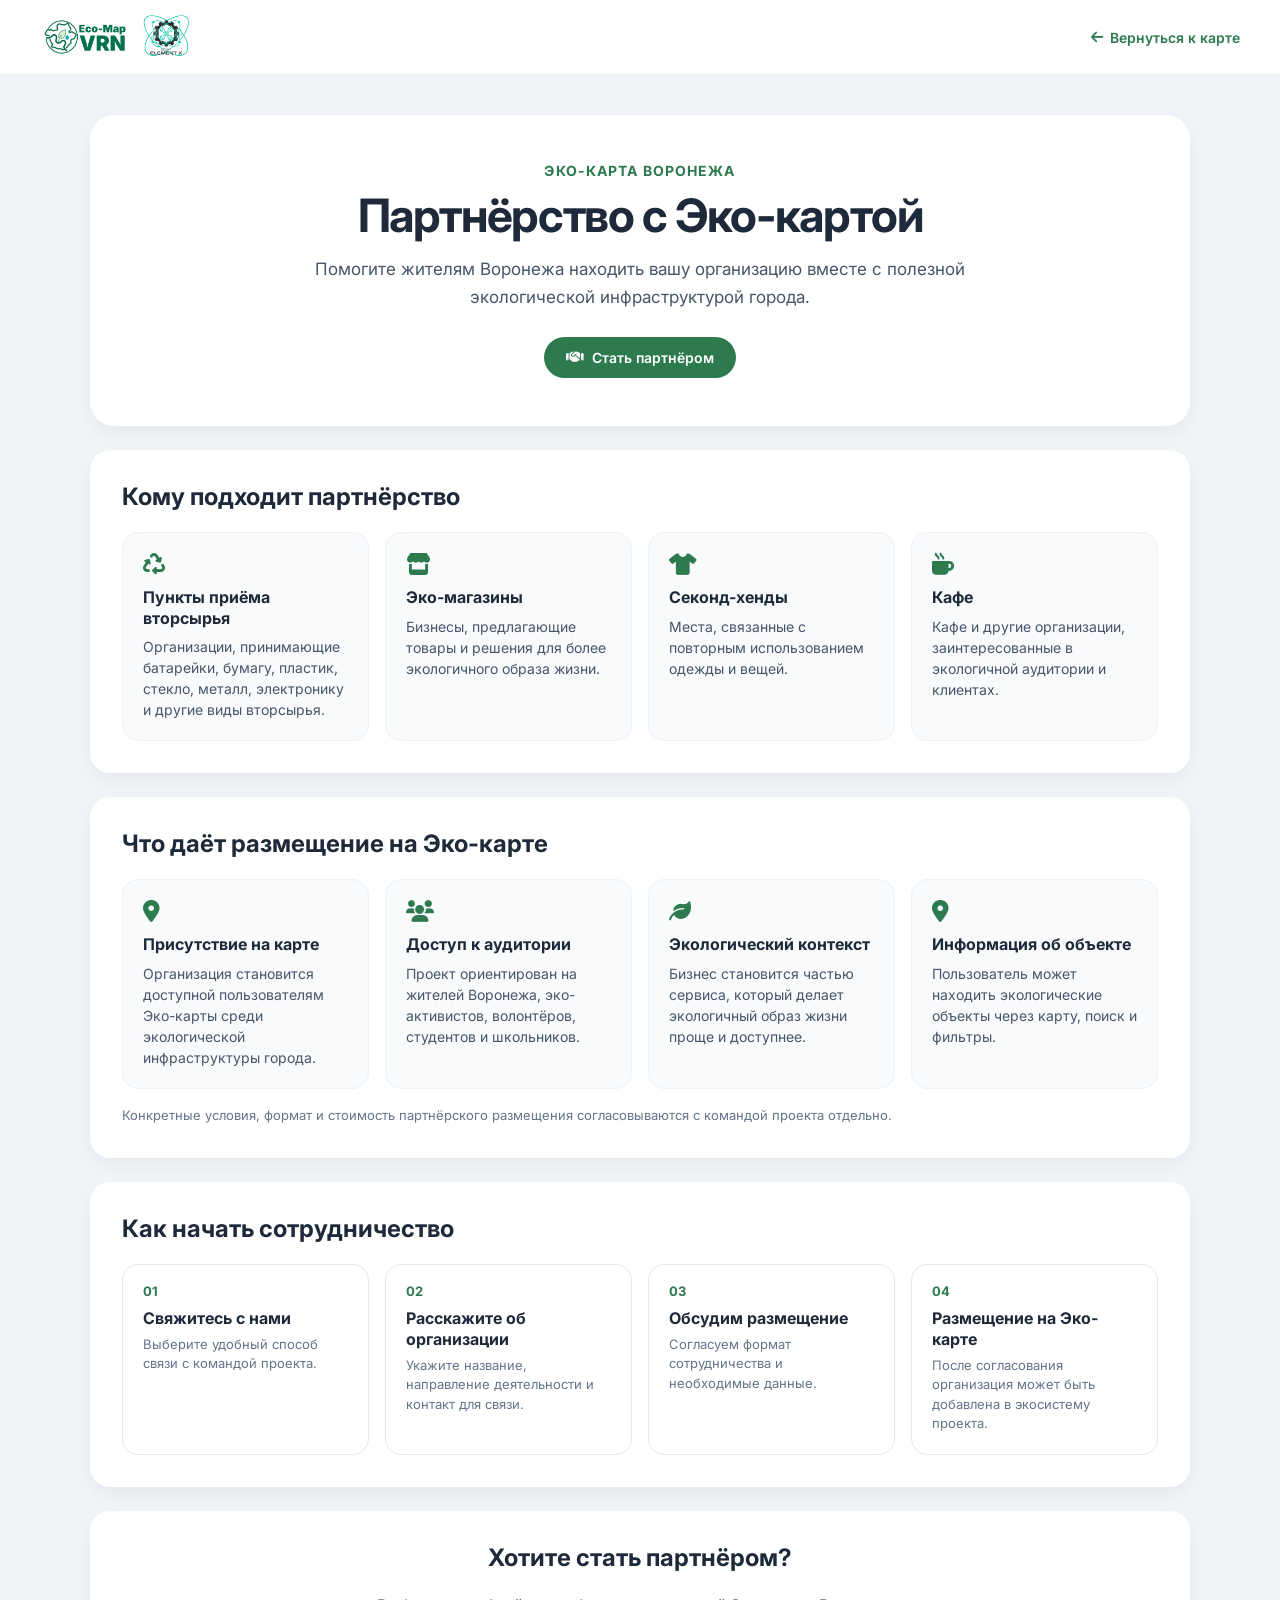
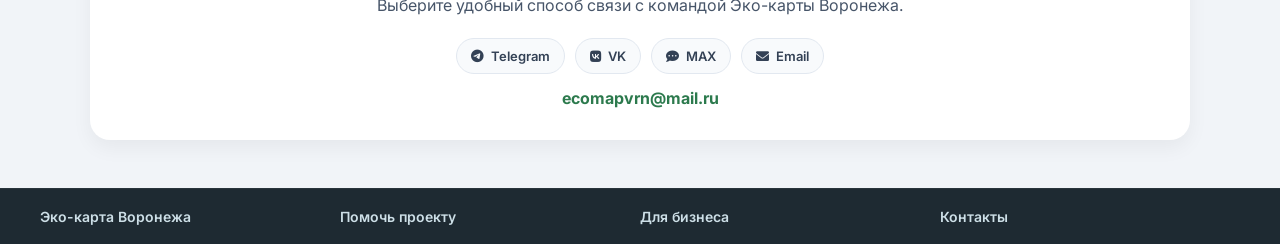
==== business.html @ e606a566 "BUSSINES.html" ====
<!DOCTYPE html>
<html lang="ru">
<head>
    <meta charset="UTF-8">
    <meta name="viewport" content="width=device-width, initial-scale=1.0">
    <meta name="description" content="Партнёрство с Эко-картой Воронежа для бизнеса">
    <title>Для бизнеса — Эко-карта Воронежа</title>

    <link href="https://fonts.googleapis.com/css2?family=Inter:opsz,wght@14..32,300;400;500;600;700&display=swap" rel="stylesheet">
    <link rel="stylesheet" href="https://cdnjs.cloudflare.com/ajax/libs/font-awesome/6.0.0-beta3/css/all.min.css">
    <link rel="stylesheet" href="./style.css">

    <link rel="icon" type="image/png" href="favicon-96x96.png" sizes="96x96" />
    <link rel="icon" type="image/svg+xml" href="favicon.svg" />
    <link rel="shortcut icon" href="favicon.ico" />
    <link rel="apple-touch-icon" sizes="180x180" href="apple-touch-icon.png" />
    <link rel="manifest" href="site.webmanifest" />

    <style>
        /* =========================================================
           BUSINESS.HTML — САМОСТОЯТЕЛЬНАЯ СТИЛИЗАЦИЯ
           Страница не зависит от того, применился ли внешний style.css.
           ========================================================= */

        html {
            scroll-behavior: smooth;
        }

        body.business-body {
            margin: 0;
            min-height: 100vh;
            overflow-x: hidden;
            overflow-y: auto;
            font-family: 'Inter', sans-serif;
            background: #F1F4F8;
            color: #1e2a3a;
        }

        .business-page {
            min-height: 100vh;
            display: flex;
            flex-direction: column;
        }

        /* =========================
           ШАПКА
           ========================= */

        .business-header {
            width: 100%;
            flex-shrink: 0;
            background: #FFFFFF;
            border-bottom: 1px solid rgba(0, 0, 0, 0.05);
            box-shadow: 0 1px 3px rgba(15, 23, 42, 0.04);
        }

        .business-header-inner {
            width: min(1200px, calc(100% - 48px));
            min-height: 74px;
            margin: 0 auto;
            display: flex;
            align-items: center;
            justify-content: space-between;
            gap: 20px;
        }

        .business-brand {
            display: flex;
            align-items: center;
            gap: 10px;
            min-width: 0;
            text-decoration: none;
        }

        .business-brand img {
            display: block;
            width: auto;
            object-fit: contain;
        }

        .business-brand img:first-child {
            height: 50px;
        }

        .business-brand img:last-child {
            height: 50px;
        }

        .business-back {
            flex-shrink: 0;
            display: inline-flex;
            align-items: center;
            gap: 7px;
            color: #2c7a4d;
            text-decoration: none;
            font-size: 14px;
            font-weight: 600;
            transition: color 0.2s ease, transform 0.2s ease;
        }

        .business-back:hover {
            color: #1f5a38;
            transform: translateX(-2px);
        }

        /* =========================
           ОСНОВНОЙ КОНТЕНТ
           ========================= */

        .business-main {
            width: min(1100px, calc(100% - 32px));
            margin: 0 auto;
            padding: 40px 0 48px;
            flex: 1;
        }

        .business-hero,
        .business-section {
            background: #FFFFFF;
            box-shadow: 0 8px 20px rgba(0, 0, 0, 0.05);
        }

        .business-hero {
            padding: 48px;
            border-radius: 24px;
            text-align: center;
        }

        .business-kicker {
            margin-bottom: 10px;
            color: #2c7a4d;
            font-size: 14px;
            line-height: 1.2;
            font-weight: 700;
            text-transform: uppercase;
            letter-spacing: 0.08em;
        }

        .business-hero h1 {
            margin: 0 0 16px;
            color: #1e2a3a;
            font-size: clamp(30px, 5vw, 46px);
            line-height: 1.1;
            font-weight: 700;
            letter-spacing: -0.03em;
        }

        .business-hero p {
            max-width: 720px;
            margin: 0 auto;
            color: #475569;
            font-size: 17px;
            line-height: 1.6;
        }

        .business-cta {
            display: inline-flex;
            align-items: center;
            justify-content: center;
            gap: 8px;
            margin-top: 26px;
            padding: 12px 22px;
            border-radius: 999px;
            background: #2c7a4d;
            color: #FFFFFF;
            font-size: 14px;
            font-weight: 600;
            text-decoration: none;
            transition: background-color 0.25s ease, transform 0.25s ease, box-shadow 0.25s ease;
        }

        .business-cta:hover {
            background: #1f5a38;
            color: #FFFFFF;
            transform: translateY(-1px);
            box-shadow: 0 4px 14px rgba(15, 23, 42, 0.07);
        }

        .business-section {
            margin-top: 24px;
            padding: 32px;
            border-radius: 20px;
        }

        .business-section h2 {
            margin: 0 0 20px;
            color: #1e2a3a;
            font-size: 24px;
            line-height: 1.25;
            font-weight: 700;
        }

        /* =========================
           КАРТОЧКИ
           ========================= */

        .business-grid {
            display: grid;
            grid-template-columns: repeat(4, minmax(0, 1fr));
            gap: 16px;
        }

        .business-card {
            background: #f8fafc;
            border: 1px solid #edf2f7;
            border-radius: 16px;
            padding: 20px;
            transition: transform 0.25s ease, box-shadow 0.25s ease;
        }

        .business-card:hover {
            transform: translateY(-2px);
            box-shadow: 0 4px 14px rgba(15, 23, 42, 0.07);
        }

        .business-card i {
            display: block;
            margin-bottom: 12px;
            color: #2c7a4d;
            font-size: 22px;
        }

        .business-card h3 {
            margin: 0 0 8px;
            color: #1e2a3a;
            font-size: 16px;
            line-height: 1.3;
        }

        .business-card p {
            margin: 0;
            color: #475569;
            font-size: 14px;
            line-height: 1.5;
        }

        /* =========================
           ШАГИ
           ========================= */

        .business-steps {
            display: grid;
            grid-template-columns: repeat(4, minmax(0, 1fr));
            gap: 16px;
        }

        .business-step {
            position: relative;
            padding: 20px;
            background: #FFFFFF;
            border: 1px solid #e2e8f0;
            border-radius: 16px;
            transition: transform 0.25s ease, box-shadow 0.25s ease;
        }

        .business-step:hover {
            transform: translateY(-2px);
            box-shadow: 0 4px 14px rgba(15, 23, 42, 0.07);
        }

        .business-step-number {
            margin-bottom: 10px;
            color: #2c7a4d;
            font-size: 13px;
            line-height: 1;
            font-weight: 700;
        }

        .business-step h3 {
            margin: 0 0 6px;
            color: #1e2a3a;
            font-size: 16px;
            line-height: 1.3;
        }

        .business-step p {
            margin: 0;
            color: #64748b;
            font-size: 13px;
            line-height: 1.5;
        }

        .business-note {
            margin: 16px 0 0;
            color: #64748b;
            font-size: 13px;
            line-height: 1.6;
        }

        /* =========================
           КОНТАКТЫ
           ========================= */

        .business-contact {
            text-align: center;
        }

        .business-contact p {
            margin: 0;
            color: #475569;
            line-height: 1.6;
        }

        .business-contact-links {
            display: flex;
            justify-content: center;
            align-items: center;
            flex-wrap: wrap;
            gap: 10px;
            margin-top: 20px;
        }

        .business-contact-link {
            display: inline-flex;
            align-items: center;
            justify-content: center;
            gap: 7px;
            padding: 9px 14px;
            border-radius: 30px;
            border: 1px solid #e2e8f0;
            background: #f8fafc;
            color: #334155;
            text-decoration: none;
            font-size: 13px;
            font-weight: 600;
            transition: background-color 0.2s ease, border-color 0.2s ease, transform 0.2s ease;
        }

        .business-contact-link:hover {
            background: #eef4f0;
            border-color: #cbded3;
            color: #334155;
            transform: translateY(-1px);
        }

        .business-email {
            display: inline-block;
            margin-top: 14px;
            color: #2c7a4d;
            font-weight: 700;
            text-decoration: none;
        }

        .business-email:hover {
            color: #1f5a38;
        }

        /* =========================================================
           FOOTER — ТОЛЬКО ДЛЯ BUSINESS.HTML
           ========================================================= */

        .business-footer {
            width: 100%;
            height: 56px;
            max-height: 56px;
            margin-top: auto;
            overflow: hidden;
            position: relative;
            z-index: 100;
            flex-shrink: 0;
            background: #1e2a32;
            color: #cddfe7;
            border-top: 1px solid rgba(255, 255, 255, 0.05);
            cursor: pointer;
            transition:
                height 0.45s cubic-bezier(0.22, 1, 0.36, 1),
                max-height 0.45s cubic-bezier(0.22, 1, 0.36, 1),
                box-shadow 0.45s ease;
        }

        .business-footer.is-open,
        .business-footer:hover,
        .business-footer:focus-within {
            height: 400px;
            max-height: 400px;
            box-shadow: 0 -8px 30px rgba(0, 0, 0, 0.08);
        }

        .business-footer .footer-collapsed {
            width: min(1200px, calc(100% - 64px));
            height: 56px;
            margin: 0 auto;
            padding: 0;
            display: grid;
            grid-template-columns: repeat(4, minmax(0, 1fr));
            align-items: center;
            justify-content: initial;
            font-weight: 600;
            transition: opacity 0.2s ease;
        }

        .business-footer .footer-col-preview {
            min-width: 0;
            text-align: left;
            padding-left: 0;
            color: #cddfe7;
            font-size: 14px;
            line-height: 1.2;
            white-space: nowrap;
        }

        .business-footer.is-open .footer-collapsed,
        .business-footer:hover .footer-collapsed,
        .business-footer:focus-within .footer-collapsed {
            opacity: 0;
            pointer-events: none;
        }

        .business-footer .footer-expanded {
            width: 100%;
            height: calc(400px - 56px);
            padding: 24px 0 16px;
            margin: 0;
            box-sizing: border-box;
            opacity: 0;
            visibility: hidden;
            pointer-events: none;
            transform: translateY(10px);
            transition:
                opacity 0.25s ease,
                transform 0.35s cubic-bezier(0.22, 1, 0.36, 1),
                visibility 0s linear 0.3s;
        }

        .business-footer.is-open .footer-expanded,
        .business-footer:hover .footer-expanded,
        .business-footer:focus-within .footer-expanded {
            opacity: 1;
            visibility: visible;
            pointer-events: auto;
            transform: translateY(0);
            transition:
                opacity 0.3s ease 0.08s,
                transform 0.35s cubic-bezier(0.22, 1, 0.36, 1) 0.08s,
                visibility 0s linear 0s;
        }

        .business-footer .footer-inner {
            width: min(1200px, calc(100% - 64px));
            max-width: none;
            height: 100%;
            margin: 0 auto;
            display: flex;
            flex-direction: column;
        }

        .business-footer .footer-columns {
            width: 100%;
            display: grid;
            grid-template-columns: repeat(4, minmax(0, 1fr));
            gap: 0;
            align-items: start;
        }

        .business-footer .footer-col {
            min-width: 0;
            flex: none;
            padding: 0 16px;
        }

        .business-footer .footer-col:first-child {
            padding-left: 0;
        }

        .business-footer .footer-col:last-child {
            padding-right: 0;
        }

        .business-footer .footer-col h4 {
            margin: 0 0 14px;
            color: #FFFFFF;
            font-size: 18px;
            line-height: 1.25;
            font-weight: 700;
        }

        .business-footer .footer-col p {
            margin: 0 0 10px;
            display: flex;
            align-items: flex-start;
            gap: 8px;
            color: #cddfe7;
            font-size: 13px;
            line-height: 1.4;
        }

        .business-footer .foot-social {
            color: #cddfe7;
            text-decoration: none;
        }

        .business-footer .foot-social:hover {
            color: #FFFFFF;
        }

        .business-footer .footer-btn {
            display: inline-flex;
            align-items: center;
            justify-content: center;
            margin-top: 2px;
            padding: 8px 16px;
            border: 0;
            border-radius: 999px;
            background: #2c7a4d;
            color: #FFFFFF;
            font-size: 13px;
            font-weight: 500;
            text-decoration: none;
            transition: background-color 0.25s ease, transform 0.25s ease, box-shadow 0.25s ease;
        }

        .business-footer .footer-btn:hover {
            background: #3f9e64;
            color: #FFFFFF;
            transform: translateY(-1px);
            box-shadow: 0 4px 14px rgba(15, 23, 42, 0.07);
        }

        .business-footer .footer-bottom {
            margin-top: auto;
            padding-top: 14px;
            border-top: 1px solid rgba(255, 255, 255, 0.1);
            text-align: center;
            color: #94a3b8;
            font-size: 12px;
            line-height: 1.3;
        }

        /* =========================
           АДАПТИВНОСТЬ
           ========================= */

        @media (max-width: 900px) {
            .business-grid,
            .business-steps {
                grid-template-columns: repeat(2, minmax(0, 1fr));
            }

            .business-hero {
                padding: 36px 28px;
            }
        }

        @media (max-width: 768px) {
            .business-header-inner {
                width: min(100%, calc(100% - 24px));
                min-height: 60px;
            }

            .business-brand img:first-child,
            .business-brand img:last-child {
                height: 38px;
            }

            .business-back {
                font-size: 12px;
            }

            .business-footer.is-open,
            .business-footer:hover,
            .business-footer:focus-within {
                height: 460px;
                max-height: 460px;
            }

            .business-footer .footer-collapsed {
                width: 100%;
                padding: 0 8px;
            }

            .business-footer .footer-col-preview {
                font-size: 12px;
            }

            .business-footer .footer-expanded {
                height: calc(460px - 56px);
            }

            .business-footer .footer-inner {
                width: calc(100% - 32px);
            }

            .business-footer .footer-columns {
                grid-template-columns: repeat(2, minmax(0, 1fr));
                gap: 18px 0;
            }
        }

        @media (max-width: 600px) {
            .business-main {
                width: calc(100% - 16px);
                padding: 24px 0 40px;
            }

            .business-hero,
            .business-section {
                padding: 24px 18px;
                border-radius: 16px;
            }

            .business-grid,
            .business-steps {
                grid-template-columns: 1fr;
            }

            .business-hero p {
                font-size: 15px;
            }

            .business-contact-links {
                flex-direction: column;
                align-items: stretch;
            }

            .business-contact-link {
                justify-content: center;
            }

            .business-footer.is-open,
            .business-footer:hover,
            .business-footer:focus-within {
                height: 560px;
                max-height: 560px;
            }

            .business-footer .footer-expanded {
                height: calc(560px - 56px);
            }

            .business-footer .footer-columns {
                grid-template-columns: 1fr;
                gap: 14px;
            }

            .business-footer .footer-col {
                padding: 0;
            }

            .business-footer .footer-col h4 {
                font-size: 15px;
                margin-bottom: 7px;
            }

            .business-footer .footer-col p {
                font-size: 12px;
                margin-bottom: 6px;
            }
        }

        @media (max-width: 480px) {
            .business-header-inner {
                width: calc(100% - 16px);
            }

            .business-brand {
                gap: 6px;
            }

            .business-brand img:first-child,
            .business-brand img:last-child {
                height: 30px;
            }

            .business-back {
                font-size: 11px;
            }

            .business-footer .footer-collapsed {
                grid-template-columns: repeat(4, minmax(0, 1fr));
                padding: 0 3px;
            }

            .business-footer .footer-col-preview {
                font-size: 10px;
            }
        }
    </style>
</head>

<body class="business-body">
    <div class="business-page">
        <header class="business-header">
            <div class="business-header-inner">
                <a href="index.html" class="business-brand" aria-label="Вернуться на Эко-карту">
                    <img src="logo-eco-map.png" alt="Eco-Map VRN">
                    <img src="logo-team.png" alt="Element X">
                </a>

                <a href="index.html" class="business-back">
                    <i class="fas fa-arrow-left"></i>
                    <span>Вернуться к карте</span>
                </a>
            </div>
        </header>

        <main class="business-main">
            <section class="business-hero">
                <div class="business-kicker">Эко-карта Воронежа</div>
                <h1>Партнёрство с Эко-картой</h1>
                <p>Помогите жителям Воронежа находить вашу организацию вместе с полезной экологической инфраструктурой города.</p>

                <a class="business-cta" href="#business-contact">
                    <i class="fas fa-handshake"></i>
                    <span>Стать партнёром</span>
                </a>
            </section>

            <section class="business-section">
                <h2>Кому подходит партнёрство</h2>

                <div class="business-grid">
                    <article class="business-card">
                        <i class="fas fa-recycle"></i>
                        <h3>Пункты приёма вторсырья</h3>
                        <p>Организации, принимающие батарейки, бумагу, пластик, стекло, металл, электронику и другие виды вторсырья.</p>
                    </article>

                    <article class="business-card">
                        <i class="fas fa-store"></i>
                        <h3>Эко-магазины</h3>
                        <p>Бизнесы, предлагающие товары и решения для более экологичного образа жизни.</p>
                    </article>

                    <article class="business-card">
                        <i class="fas fa-shirt"></i>
                        <h3>Секонд-хенды</h3>
                        <p>Места, связанные с повторным использованием одежды и вещей.</p>
                    </article>

                    <article class="business-card">
                        <i class="fas fa-mug-hot"></i>
                        <h3>Кафе</h3>
                        <p>Кафе и другие организации, заинтересованные в экологичной аудитории и клиентах.</p>
                    </article>
                </div>
            </section>

            <section class="business-section">
                <h2>Что даёт размещение на Эко-карте</h2>

                <div class="business-grid">
                    <article class="business-card">
                        <i class="fas fa-map-marker-alt"></i>
                        <h3>Присутствие на карте</h3>
                        <p>Организация становится доступной пользователям Эко-карты среди экологической инфраструктуры города.</p>
                    </article>

                    <article class="business-card">
                        <i class="fas fa-users"></i>
                        <h3>Доступ к аудитории</h3>
                        <p>Проект ориентирован на жителей Воронежа, эко-активистов, волонтёров, студентов и школьников.</p>
                    </article>

                    <article class="business-card">
                        <i class="fas fa-leaf"></i>
                        <h3>Экологический контекст</h3>
                        <p>Бизнес становится частью сервиса, который делает экологичный образ жизни проще и доступнее.</p>
                    </article>

                    <article class="business-card">
                        <i class="fas fa-location-dot"></i>
                        <h3>Информация об объекте</h3>
                        <p>Пользователь может находить экологические объекты через карту, поиск и фильтры.</p>
                    </article>
                </div>

                <p class="business-note">Конкретные условия, формат и стоимость партнёрского размещения согласовываются с командой проекта отдельно.</p>
            </section>

            <section class="business-section">
                <h2>Как начать сотрудничество</h2>

                <div class="business-steps">
                    <article class="business-step">
                        <div class="business-step-number">01</div>
                        <h3>Свяжитесь с нами</h3>
                        <p>Выберите удобный способ связи с командой проекта.</p>
                    </article>

                    <article class="business-step">
                        <div class="business-step-number">02</div>
                        <h3>Расскажите об организации</h3>
                        <p>Укажите название, направление деятельности и контакт для связи.</p>
                    </article>

                    <article class="business-step">
                        <div class="business-step-number">03</div>
                        <h3>Обсудим размещение</h3>
                        <p>Согласуем формат сотрудничества и необходимые данные.</p>
                    </article>

                    <article class="business-step">
                        <div class="business-step-number">04</div>
                        <h3>Размещение на Эко-карте</h3>
                        <p>После согласования организация может быть добавлена в экосистему проекта.</p>
                    </article>
                </div>
            </section>

            <section class="business-section business-contact" id="business-contact">
                <h2>Хотите стать партнёром?</h2>
                <p>Выберите удобный способ связи с командой Эко-карты Воронежа.</p>

                <div class="business-contact-links">
                    <a class="business-contact-link" href="https://t.me/ecomapvrn" target="_blank" rel="noopener noreferrer">
                        <i class="fab fa-telegram-plane"></i>
                        <span>Telegram</span>
                    </a>

                    <a class="business-contact-link" href="https://vk.ru/club240008637" target="_blank" rel="noopener noreferrer">
                        <i class="fab fa-vk"></i>
                        <span>VK</span>
                    </a>

                    <a class="business-contact-link" href="https://max.ru/join/UCx8TmDJUwpx-iC_lzVOShKo-WEkQYhOubUBl6vOK78" target="_blank" rel="noopener noreferrer">
                        <i class="fas fa-comment-dots"></i>
                        <span>MAX</span>
                    </a>

                    <a class="business-contact-link" href="mailto:ecomapvrn@mail.ru">
                        <i class="fas fa-envelope"></i>
                        <span>Email</span>
                    </a>
                </div>

                <a class="business-email" href="mailto:ecomapvrn@mail.ru">ecomapvrn@mail.ru</a>
            </section>
        </main>

        <footer class="business-footer">
            <div class="footer-collapsed">
                <div class="footer-col-preview">Эко-карта Воронежа</div>
                <div class="footer-col-preview">Помочь проекту</div>
                <div class="footer-col-preview">Для бизнеса</div>
                <div class="footer-col-preview">Контакты</div>
            </div>

            <div class="footer-expanded">
                <div class="footer-inner">
                    <div class="footer-columns">
                        <div class="footer-col">
                            <h4>Эко-карта Воронежа</h4>
                            <p>Эко-карта Воронежа — городской цифровой сервис команды Элемент-Х. Мы собираем и структурируем экологическую инфраструктуру города: пункты приёма вторсырья, точки питьевой воды, секонд-хенды, эко-магазины и другие полезные места. Проект развивается вместе с жителями и партнёрами Воронежа и постоянно расширяет карту и свои возможности.</p>
                        </div>

                        <div class="footer-col">
                            <h4>Помочь проекту</h4>
                            <p>Нашли ошибку на карте, знаете новую точку или заметили проблему? Сообщите нам — мы обновим карту.</p>
                            <a href="https://forms.gle/wyjzyTzU7bwVed89A" target="_blank" rel="noopener noreferrer" class="footer-btn">Сообщить о проблеме или точке</a>
                        </div>

                        <div class="footer-col">
                            <h4>Для бизнеса</h4>
                            <p>Разместите свою организацию на Эко-карте и расскажите о ней жителям Воронежа.</p>
                            <a href="business.html" class="footer-btn">Подробнее</a>
                        </div>

                        <div class="footer-col">
                            <h4>Контакты</h4>
                            <p>ecomapvrn@mail.ru</p>
                            <p><a class="foot-social" href="https://t.me/ecomapvrn">Telegram</a></p>
                            <p><a class="foot-social" href="https://max.ru/join/UCx8TmDJUwpx-iC_lzVOShKo-WEkQYhOubUBl6vOK78">MAX</a></p>
                            <p><a class="foot-social" href="https://vk.ru/club240008637">VK</a></p>
                        </div>
                    </div>

                    <div class="footer-bottom">
                        <span>© 2025 · Данные обновляются при участии жителей</span>
                    </div>
                </div>
            </div>
        </footer>
    </div>
    <script>
        /* Надёжное раскрытие футера бизнес-страницы через класс.
           CSS :hover остаётся резервным механизмом. */
        (function () {
            const footer = document.querySelector('.business-footer');
            if (!footer) return;

            const openFooter = () => footer.classList.add('is-open');
            const closeFooter = (event) => {
                if (!footer.contains(event.relatedTarget)) {
                    footer.classList.remove('is-open');
                }
            };

            footer.addEventListener('mouseenter', openFooter);
            footer.addEventListener('mouseleave', closeFooter);
            footer.addEventListener('focusin', openFooter);
            footer.addEventListener('focusout', (event) => {
                if (!footer.contains(event.relatedTarget)) {
                    footer.classList.remove('is-open');
                }
            });
        })();
    </script>

</body>
</html>
---- style.css ----
* {
    margin: 0;
    padding: 0;
    box-sizing: border-box;
}

:root {
    /* Squircle-радиусы: чем крупнее элемент, тем плавнее скругление */
    --radius-xs: 10px;
    --radius-sm: 14px;
    --radius-md: 20px;
    --radius-lg: 28px;
    --radius-pill: 999px;
    --ease-squircle: cubic-bezier(0.22, 1, 0.36, 1);
    --shadow-xs: 0 1px 3px rgba(15, 23, 42, 0.04);
    --shadow-sm: 0 4px 14px rgba(15, 23, 42, 0.07);
    --shadow-md: 0 10px 28px rgba(15, 23, 42, 0.08);
    --shadow-lg: 0 20px 48px rgba(15, 23, 42, 0.14);
}

body {
    font-family: 'Inter', sans-serif;
    background: #F1F4F8;
    height: 100vh;
    overflow: hidden;
}

.app-wrapper {
    display: flex;
    flex-direction: column;
    height: 100vh;
    background: #eef2f5;
}

.top-bar {
    background: white;
    padding: 12px 24px;
    box-shadow: var(--shadow-xs);
    border-bottom: 1px solid rgba(0,0,0,0.05);
    flex-shrink: 0;
    display: flex;
    align-items: center;
    justify-content: space-between;
    gap: 20px;
    flex-wrap: wrap;
}

.logo {
    display: flex;
    align-items: center;
    margin-left: 50px;
    gap: 10px;
}
.logo-img {
    height: 50px;
    width: auto;
}
.logo-icon {
    height: 50px;
    width: auto;
}

.search-container {
    flex: 1;
    max-width: 500px;
    display: flex;
    margin: auto;
    gap: 12px;
}

#searchInput {
    flex: 1;
    padding: 10px 18px;
    font-size: 15px;
    border: 1px solid #d0d7de;
    border-radius: var(--radius-pill);
    outline: none;
    font-family: 'Inter', sans-serif;
    transition: border-color 0.2s var(--ease-squircle), box-shadow 0.2s var(--ease-squircle);
}

#searchInput:focus {
    border-color: #2c7a4d;
    box-shadow: 0 0 0 4px rgba(44,122,77,0.1);
}

#searchBtn {
    background: #2c7a4d;
    border: none;
    padding: 0 20px;
    border-radius: var(--radius-pill);
    color: white;
    font-weight: 500;
    cursor: pointer;
    transition: background-color 0.25s var(--ease-squircle), transform 0.25s var(--ease-squircle), box-shadow 0.25s var(--ease-squircle);
    font-weight: bold;
}

#searchBtn:hover {
    background: #1f5a38;
    transform: translateY(-1px);
    box-shadow: var(--shadow-sm);
}

.account-icon {
    font-size: 32px;
    color: #2c7a4d;
    cursor: pointer;
    transition: 0.2s;
    margin-right: 50px;
}

.account-icon:hover {
    color: #1f5a38;
}

.cup-link {
    background: #6f4e37;
    color: white;
    padding: 10px 20px;
    border-radius: var(--radius-pill);
    font-weight: 500;
    font-size: 14px;
    text-decoration: none;
    transition: background-color 0.25s var(--ease-squircle), transform 0.25s var(--ease-squircle);
    display: inline-flex;
    align-items: center;
    gap: 8px;
    white-space: nowrap;
}

.cup-link:hover {
    background: #40312f;
    transform: translateY(-1px);
}

.cup-link.active {
    background: #2c7a4d;
    cursor: pointer;
    transform: none;
}

.cup-link.active:hover {
    background: #1f5a38;
    transform: translateY(-1px);
}

.main-layout {
    display: flex;
    flex: 1;
    min-height: 0;
    position: relative;
}

.sidebar-rail {
    width: 48px;
    background: #f8fafc;
    border-right: 1px solid #e2e8f0;
    display: flex;
    flex-direction: column;
    align-items: center;
    padding-top: 20px;
    flex-shrink: 0;
    z-index: 20;
}

.rail-toggle {
    width: 36px;
    height: 36px;
    background: white;
    border-radius: 50%;
    display: flex;
    align-items: center;
    justify-content: center;
    cursor: pointer;
    box-shadow: var(--shadow-sm);
    color: #2c7a4d;
    transition: transform 0.25s var(--ease-squircle), box-shadow 0.25s var(--ease-squircle);
    border: 1px solid #e2e8f0;
}

.rail-toggle:hover {
    transform: scale(1.06);
    box-shadow: var(--shadow-md);
}

.sidebar-panel {
    width: 0;
    overflow: hidden;
    background: white;
    border-right: 1px solid #e2e8f0;
    transition: width 0.35s var(--ease-squircle);
    flex-shrink: 0;
    display: flex;
    flex-direction: column;
    z-index: 15;
}

.sidebar-panel.open {
    width: 320px;
}

.panel-header {
    display: flex;
    justify-content: space-between;
    align-items: center;
    padding: 20px;
    border-bottom: 1px solid #edf2f7;
}

.panel-content {
    padding: 20px;
    overflow-y: auto;
    flex: 1;
}

.filter-section {
    margin-bottom: 28px;
    font-size: 14px;
}

.filter-title {
    font-weight: 600;
    font-size: 14px;
    color: #1e2a3a;
    margin-bottom: 12px;
    display: block;
}

/* Чекбоксы – без галочек, только цвет фона */
.filter-checkbox input[type="checkbox"],
.sub-filter-group input[type="checkbox"] {
    appearance: none;
    width: 18px;
    height: 18px;
    border: 2px solid #cbd5e1;
    border-radius: 7px;
    background: white;
    cursor: pointer;
    position: relative;
    transition: all 0.2s var(--ease-squircle);
    flex-shrink: 0;
}

.filter-checkbox input[type="checkbox"]:checked,
.sub-filter-group input[type="checkbox"]:checked {
    background-color: #2c7a4d;
    border-color: #2c7a4d;
    transform: scale(1.02);
}

.filter-checkbox input[type="checkbox"]:checked::after,
.sub-filter-group input[type="checkbox"]:checked::after {
    content: "";
    display: none;
}

.filter-checkbox input[type="checkbox"]:hover,
.sub-filter-group input[type="checkbox"]:hover {
    border-color: #2c7a4d;
    transform: scale(1.05);
}

.filter-group label {
    display: flex;
    align-items: center;
    gap: 8px;
    margin-bottom: 8px;
    font-size: 14px;
    cursor: pointer;
}

.sub-filter-group label {
    margin-bottom: 6px;
    font-size: 13px;
    color: #334155;
    display: flex;
    align-items: center;
    gap: 8px;
}

.district-select {
    width: 100%;
    padding: 8px;
    border-radius: var(--radius-sm);
    border: 1px solid #cbd5e1;
    font-family: 'Inter', sans-serif;
    transition: border-color 0.2s var(--ease-squircle), box-shadow 0.2s var(--ease-squircle);
}

.district-select:focus {
    outline: none;
    border-color: #2c7a4d;
    box-shadow: 0 0 0 4px rgba(44,122,77,0.1);
}

/* Вертикальное расположение кнопок режима работы */
.worktime-buttons-vertical {
    display: flex;
    flex-direction: column;
    gap: 8px;
    margin-bottom: 12px;
}

.worktime-buttons-vertical .worktime-btn {
    background: #e9edf2;
    border: none;
    padding: 10px 16px;
    border-radius: var(--radius-pill);
    font-size: 13px;
    font-weight: 500;
    font-family: 'Inter', sans-serif;
    color: #475569;
    cursor: pointer;
    transition: background-color 0.25s var(--ease-squircle), transform 0.25s var(--ease-squircle);
    text-align: center;
    width: 100%;
}

.worktime-buttons-vertical .worktime-btn:hover {
    background: #d1d9e2;
    transform: translateY(-1px);
}

.worktime-buttons-vertical .worktime-btn.active {
    background: #2c7a4d;
    color: white;
}

.worktime-buttons-vertical .worktime-btn.active:hover {
    background: #1f5a38;
}

/* Блок выбора времени (показывается при активной кнопке "all") */
.time-picker {
    background: #f8fafc;
    border-radius: var(--radius-md);
    padding: 16px;
    margin-top: 8px;
    display: none;
    box-shadow: var(--shadow-xs);
}

.time-picker.visible {
    display: block;
}

.time-picker label {
    font-size: 13px;
    font-weight: 500;
    color: #1e2a3a;
    display: block;
    margin-bottom: 8px;
}

.time-selectors {
    display: flex;
    align-items: center;
    gap: 8px;
    flex-wrap: wrap;
}

.time-selectors select {
    padding: 6px 12px;
    border-radius: var(--radius-sm);
    border: 1px solid #cbd5e1;
    font-family: 'Inter', sans-serif;
    font-size: 14px;
    background: white;
    transition: border-color 0.2s var(--ease-squircle);
}

.time-selectors span {
    font-weight: 600;
    color: #1e2a3a;
}

.apply-time-btn {
    background: #2c7a4d;
    border: none;
    padding: 6px 16px;
    border-radius: var(--radius-pill);
    color: white;
    font-weight: 500;
    font-size: 13px;
    cursor: pointer;
    transition: background-color 0.25s var(--ease-squircle), transform 0.25s var(--ease-squircle);
}

.apply-time-btn:hover {
    background: #1f5a38;
    transform: translateY(-1px);
}

.map-container {
    flex: 1;
    position: relative;
    margin: 16px;
    border-radius: var(--radius-lg);
    overflow: hidden;
    box-shadow: var(--shadow-md);
    background: #fff;
}
#map {
    width: 100%;
    height: 100%;
}

/* popup */
.custom-popup .leaflet-popup-content-wrapper {
    border-radius: var(--radius-md);
    padding: 0;
    background: white;
    box-shadow: var(--shadow-lg);
}
.popup-inner {
    padding: 16px 18px;
}
.popup-title {
    font-weight: 700;
    font-size: 16px;
    margin-bottom: 6px;
}
.popup-address, .popup-hours, .popup-desc, .popup-contacts {
    font-size: 13px;
    color: #334155;
    margin-bottom: 6px;
    display: flex;
    align-items: center;
    gap: 6px;
}
.route-btn, .route-btn:link, .route-btn:visited {
    display: inline-flex;
    align-items: center;
    gap: 8px;
    background: #2c7a4d;
    color: white;
    padding: 8px 16px;
    border-radius: var(--radius-pill);
    text-decoration: none;
    font-size: 13px;
    margin-top: 10px;
    transition: background-color 0.25s var(--ease-squircle), transform 0.25s var(--ease-squircle);
}
.route-btn:hover {
    background: #1f5a38;
    transform: translateY(-1px);
}
.leaflet-popup-close-button {
    padding: 15px 22px;
}

/* футер */
.footer {
    background: #1e2a32;
    color: #cddfe7;
    flex-shrink: 0;
    cursor: pointer;
    overflow: hidden;
    position: relative;
    transition: all 0.4s var(--ease-squircle);
    max-height: 56px;
    border-top: 1px solid rgba(255, 255, 255, 0.05);
}

.footer:hover {
    max-height: 400px;
    transition: max-height 2s var(--ease-squircle);
}

.footer-collapsed {
    display: flex;
    justify-content: space-evenly;
    padding: 16px 20px;
    font-weight: 600;
    border-top: none;
    transition: opacity 0.3s ease;
}

.footer-col-preview {
    text-align: center;
    font-size: 14px;
    color: #cddfe7;
}

.footer-expanded {
    opacity: 0;
    transform: translateY(10px);
    transition: opacity 0.4s ease, transform 0.4s ease;
    padding: 0 32px 16px;
    pointer-events: none;
}

.footer:hover .footer-expanded {
    opacity: 1;
    transform: translateY(0);
    padding: 24px 32px 16px;
    pointer-events: auto;
    transition-delay: 0.1s;
}

.footer:hover .footer-collapsed {
    opacity: 0;
    transition: opacity 0.2s ease;
}

.footer-inner {
    max-width: 1200px;
    margin: 0 auto;
}

.footer-columns {
    display: flex;
    flex-wrap: wrap;
    justify-content: space-between;
    gap: 40px;
}

.footer-col {
    flex: 1;
    min-width: 180px;
}

.footer-col h4 {
    font-weight: 700;
    margin-bottom: 14px;
    color: white;
    font-size: 18px;
    letter-spacing: -0.2px;
}

.footer-col p {
    margin-bottom: 10px;
    display: flex;
    align-items: center;
    gap: 8px;
    font-size: 13px;
    line-height: 1.4;
    color: #cddfe7;
}

.foot-social {
    color: #cddfe7;
    text-decoration: none;
    text-transform: none;
}

/* Кнопка-ссылка в футере */
.footer-btn {
    display: inline-block;
    background: #2c7a4d;
    border: none;
    padding: 8px 16px;
    border-radius: var(--radius-pill);
    color: white;
    font-weight: 500;
    font-size: 13px;
    cursor: pointer;
    margin-top: 8px;
    transition: background-color 0.25s var(--ease-squircle), transform 0.25s var(--ease-squircle), box-shadow 0.25s var(--ease-squircle);
    text-decoration: none;
}

.footer-btn:hover {
    background: #3f9e64;
    transform: translateY(-1px);
    box-shadow: var(--shadow-sm);
    color: white;
}

.footer-btn:visited {
    color: white;
}

.footer-bottom {
    text-align: center;
    margin-top: 28px;
    padding-top: 16px;
    border-top: 1px solid rgba(255, 255, 255, 0.1);
    font-size: 12px;
    color: #94a3b8;
}

.leaflet-control-zoom {
    position: absolute;
    bottom: 20px;
    right: 20px;
    top: auto !important;
    left: auto !important;
}
.leaflet-control-attribution {
    display: none;
}

/* ========== АДАПТИВНОСТЬ ========== */

/* Для планшетов и маленьких ноутбуков */
@media (max-width: 1024px) {
    .top-bar {
        padding: 10px 16px;
        gap: 12px;
    }
    .logo {
        margin-left: 20px;
    }
    .logo-img, .logo-icon {
        height: 40px;
    }
    .account-icon {
        margin-right: 20px;
        font-size: 28px;
    }
    .sidebar-panel.open {
        width: 280px;
    }
    .search-container {
        max-width: 400px;
    }
}

/* Для планшетов вертикальной ориентации и больших телефонов */
@media (max-width: 768px) {
    .top-bar {
        padding: 8px 12px;
        gap: 8px;
    }
    .logo {
        margin-left: 0;
        gap: 6px;
    }
    .logo-img, .logo-icon {
        height: 32px;
    }
    .search-container {
        max-width: 100%;
        flex: 1 1 100%;
        order: 3; /* переносим поиск на следующую строку */
    }
    .cup-link {
        font-size: 12px;
        padding: 6px 12px;
    }
    .account-icon {
        font-size: 24px;
        margin-right: 0;
    }
    .sidebar-rail {
        width: 40px;
    }
    .rail-toggle {
        width: 30px;
        height: 30px;
        font-size: 14px;
    }
    .sidebar-panel.open {
        width: 260px;
    }
    .panel-header h3 {
        font-size: 16px;
    }
    .panel-content {
        padding: 16px;
    }
    .filter-section {
        margin-bottom: 20px;
    }
    .map-container {
        margin: 12px;
        border-radius: var(--radius-md);
    }
    .footer-collapsed {
        padding: 12px 16px;
        font-size: 13px;
    }
    .footer-col h4 {
        font-size: 16px;
    }
    .footer-col p {
        font-size: 12px;
    }
    .footer-expanded {
        padding: 0 16px 12px;
    }
    .footer:hover .footer-expanded {
        padding: 16px 16px 12px;
    }
    .footer-columns {
        gap: 24px;
    }
    .footer-col {
        min-width: 140px;
    }
}

/* Для мобильных телефонов */
@media (max-width: 480px) {
    .top-bar {
        padding: 6px 8px;
        gap: 4px;
    }
    .logo {
        margin-left: 0;
    }
    .logo-img, .logo-icon {
        height: 28px;
    }
    .search-container {
        gap: 6px;
    }
    #searchInput {
        font-size: 13px;
        padding: 6px 12px;
    }
    #searchBtn {
        padding: 6px 12px;
        font-size: 13px;
    }
    .cup-link {
        font-size: 11px;
        padding: 4px 10px;
    }
    .account-icon {
        font-size: 22px;
    }
    .sidebar-rail {
        width: 36px;
    }
    .rail-toggle {
        width: 26px;
        height: 26px;
        font-size: 12px;
    }
    .sidebar-panel.open {
        width: 100%;          /* на телефонах панель занимает почти весь экран */
        max-width: 100%;
        border-right: none;
    }
    .panel-header {
        padding: 12px 16px;
    }
    .panel-content {
        padding: 12px 16px;
    }
    .filter-section {
        margin-bottom: 16px;
        font-size: 13px;
    }
    .filter-title {
        font-size: 13px;
        margin-bottom: 8px;
    }
    .filter-group label {
        font-size: 13px;
        margin-bottom: 6px;
    }
    .sub-filter-group label {
        font-size: 12px;
    }
    .district-select {
        font-size: 13px;
        padding: 6px;
    }
    .worktime-buttons-vertical .worktime-btn {
        font-size: 12px;
        padding: 8px 12px;
    }
    .time-picker {
        padding: 12px;
    }
    .time-selectors select {
        font-size: 13px;
        padding: 4px 8px;
    }
    .apply-time-btn {
        font-size: 12px;
        padding: 4px 12px;
    }
    .map-container {
        margin: 8px;
        border-radius: var(--radius-sm);
    }
    .footer-collapsed {
        padding: 8px 12px;
        font-size: 12px;
        justify-content: space-around;
    }
    .footer-col-preview {
        font-size: 12px;
    }
    .footer-expanded {
        padding: 0 12px 8px;
    }
    .footer:hover .footer-expanded {
        padding: 12px 12px 8px;
    }
    .footer-columns {
        flex-direction: column;
        gap: 16px;
    }
    .footer-col {
        min-width: 0;
    }
    .footer-col h4 {
        font-size: 15px;
        margin-bottom: 8px;
    }
    .footer-col p {
        font-size: 12px;
        margin-bottom: 6px;
    }
    .footer-btn {
        font-size: 12px;
        padding: 6px 12px;
    }
    .footer-bottom {
        font-size: 11px;
        margin-top: 16px;
        padding-top: 12px;
    }
    .leaflet-control-zoom {
        bottom: 12px;
        right: 12px;
    }
    .popup-inner {
        padding: 12px 14px;
    }
    .popup-title {
        font-size: 14px;
    }
    .popup-address, .popup-hours, .popup-desc, .popup-contacts {
        font-size: 12px;
    }
    .route-btn {
        font-size: 12px;
        padding: 6px 12px;
    }
    .leaflet-popup-close-button {
        padding: 12px 18px;
    }
}

/* Для очень маленьких экранов (до 360px) */
@media (max-width: 360px) {
    .top-bar {
        padding: 4px 6px;
    }
    .logo-img, .logo-icon {
        height: 24px;
    }
    #searchInput {
        font-size: 12px;
        padding: 4px 8px;
    }
    #searchBtn {
        font-size: 12px;
        padding: 4px 8px;
    }
    .cup-link {
        font-size: 10px;
        padding: 3px 8px;
    }
    .account-icon {
        font-size: 20px;
    }
}

/* =========================================================
   ПАРТНЁРСКИЙ РАЗДЕЛ
   ========================================================= */

/* Анимация карточек секции «Как начать сотрудничество» — такая же,
   как у карточек в разделах выше. */
.business-step {
    transition: transform 0.25s var(--ease-squircle),
                box-shadow 0.25s var(--ease-squircle);
}

.business-step:hover {
    transform: translateY(-2px);
    box-shadow: var(--shadow-sm);
}

/*
   Раскрытие футера на странице business.html.
   Стили намеренно ограничены классом .business-footer,
   поэтому футер на index.html остаётся без изменений.
*/
.business-footer {
    margin-top: auto;
    height: 56px;
    max-height: 56px;
    overflow: hidden;
    position: relative;
    z-index: 30;
    transition: height 0.45s var(--ease-squircle),
                max-height 0.45s var(--ease-squircle),
                box-shadow 0.45s var(--ease-squircle);
}

.business-footer:hover,
.business-footer:focus-within {
    height: 400px;
    max-height: 400px;
    box-shadow: 0 -8px 30px rgba(0, 0, 0, 0.08);
}

.business-footer .footer-expanded {
    opacity: 0;
    visibility: hidden;
    pointer-events: none;
    transform: translateY(10px);
    transition: opacity 0.25s ease,
                transform 0.3s var(--ease-squircle),
                visibility 0s linear 0.3s;
    padding: 0 32px 16px;
}

.business-footer:hover .footer-expanded,
.business-footer:focus-within .footer-expanded {
    opacity: 1;
    visibility: visible;
    pointer-events: auto;
    transform: translateY(0);
    padding: 24px 32px 16px;
    transition: opacity 0.3s ease 0.08s,
                transform 0.35s var(--ease-squircle) 0.08s,
                visibility 0s linear 0s;
}

.business-footer:hover .footer-collapsed,
.business-footer:focus-within .footer-collapsed {
    opacity: 0;
    pointer-events: none;
}

/*
   В свёрнутом и раскрытом состояниях используется одна и та же
   ширина рабочей области и четыре одинаковых колонки. Благодаря этому
   расстояние между четырьмя заголовками остаётся одинаковым.
*/
@media (min-width: 769px) {
    .business-footer .footer-collapsed {
        width: min(1200px, calc(100% - 64px));
        margin: 0 auto;
        display: grid;
        grid-template-columns: repeat(4, minmax(0, 1fr));
        justify-content: initial;
        padding: 16px 0;
    }

    .business-footer .footer-expanded {
        padding-left: 32px;
        padding-right: 32px;
    }

    .business-footer .footer-columns {
        display: grid;
        grid-template-columns: repeat(4, minmax(0, 1fr));
        gap: 0;
    }

    .business-footer .footer-col {
        min-width: 0;
    }
}

/* Для отдельной страницы body должен прокручиваться. */
body.business-body {
    overflow: auto;
    background: #F1F4F8;
}

/* =========================
   BUSINESS PAGE ADAPTIVITY
   ========================= */

@media (max-width: 900px) {
    .business-grid,
    .business-steps {
        grid-template-columns: repeat(2, minmax(0, 1fr));
    }

    .business-hero {
        padding: 36px 28px;
    }
}

@media (max-width: 768px) {
    .business-footer:hover,
    .business-footer:focus-within {
        height: 460px;
        max-height: 460px;
    }

    .business-footer .footer-collapsed {
        width: 100%;
        display: grid;
        grid-template-columns: repeat(4, minmax(0, 1fr));
        justify-content: initial;
    }

    .business-footer .footer-columns {
        display: flex;
        flex-direction: column;
        gap: 16px;
    }
}

@media (max-width: 600px) {
    .business-page .business-header {
        padding: 8px 12px;
    }

    .business-brand img:first-child,
    .business-brand img:last-child {
        height: 32px;
    }

    .business-header-inner {
        gap: 12px;
    }

    .business-back {
        font-size: 12px;
    }

    .business-main {
        width: min(100% - 16px, 1100px);
        padding: 24px 0 40px;
    }

    .business-hero,
    .business-section {
        padding: 24px 18px;
        border-radius: 16px;
    }

    .business-grid,
    .business-steps {
        grid-template-columns: 1fr;
    }

    .business-hero p {
        font-size: 15px;
    }

    .business-contact-links {
        flex-direction: column;
        align-items: stretch;
    }

    .business-contact-link {
        justify-content: center;
    }

    .business-footer:hover,
    .business-footer:focus-within {
        height: 520px;
        max-height: 520px;
    }
}

@media (max-width: 480px) {
    .business-footer:hover,
    .business-footer:focus-within {
        height: 520px;
        max-height: 520px;
    }
}
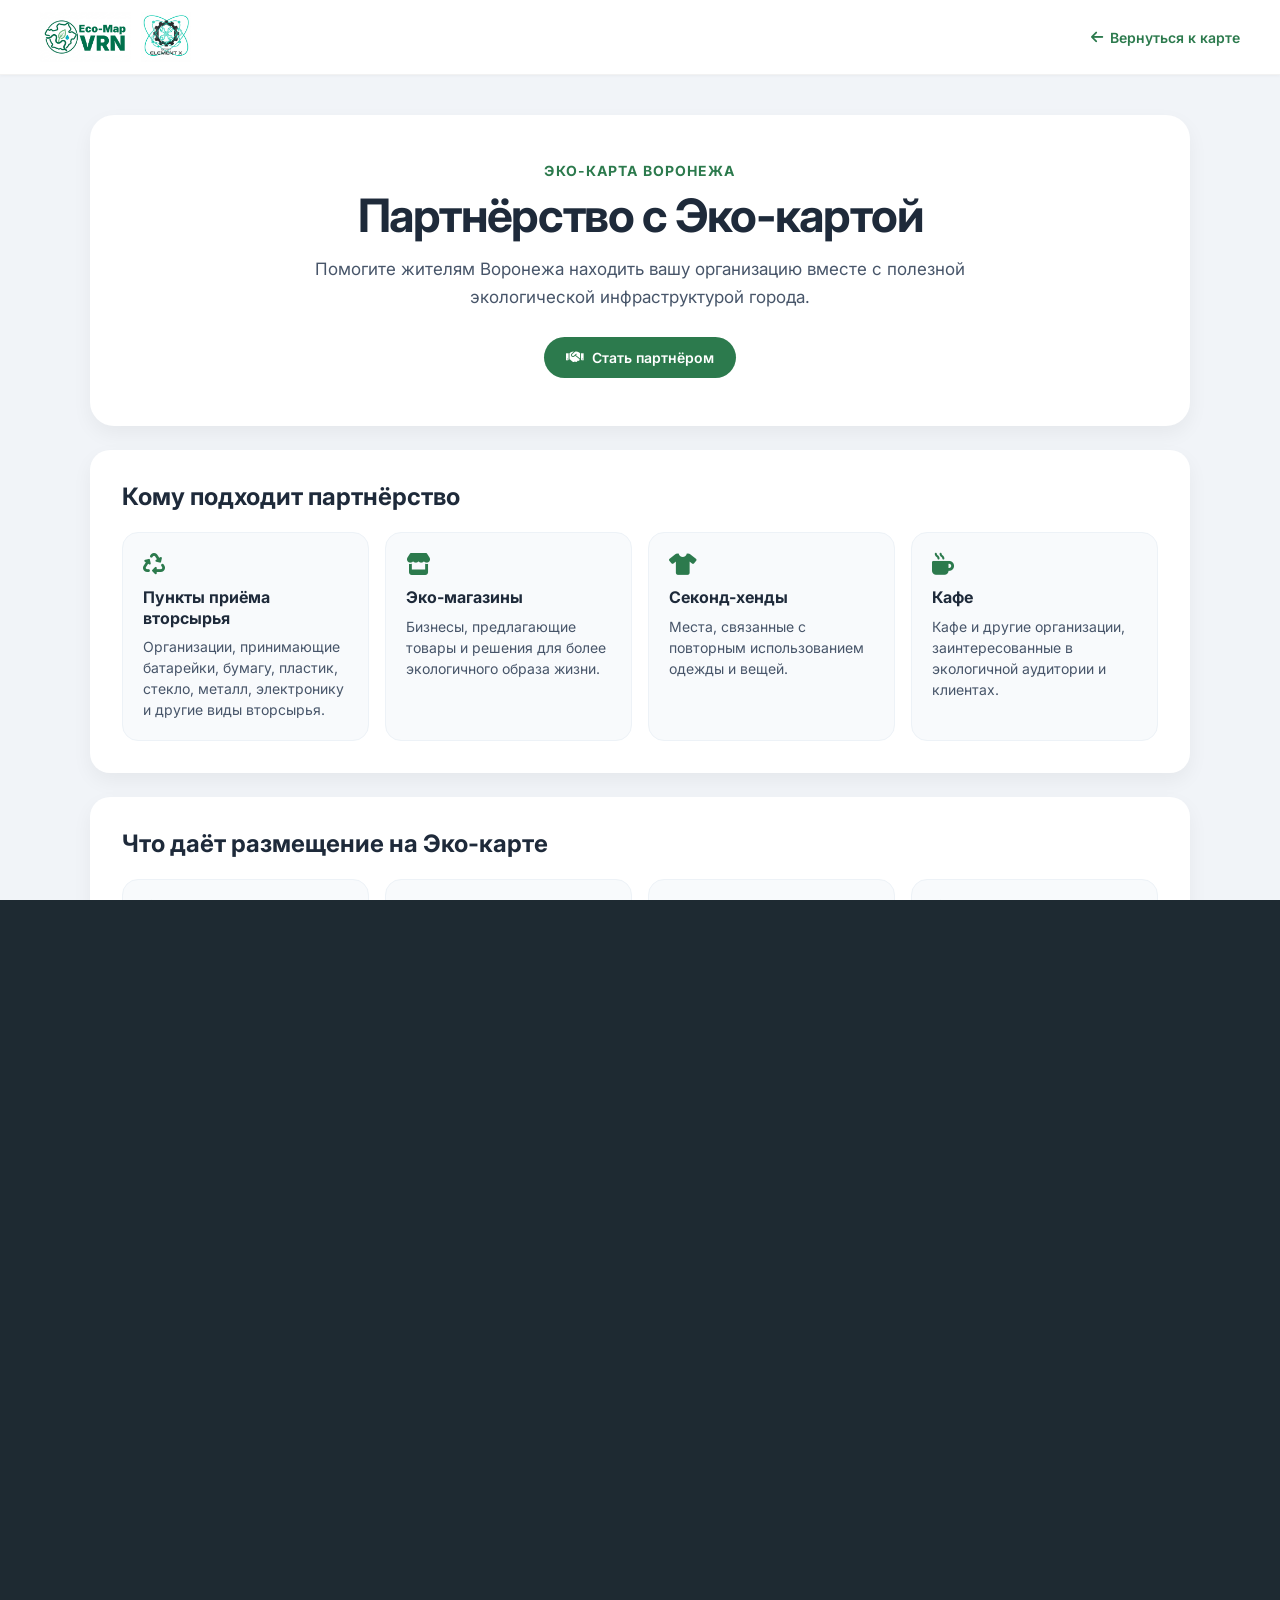
==== commit 8c4b7e76: "BUSINESS v.2" ====
--- a/business.html
+++ b/business.html
@@ -16,665 +16,7 @@
     <link rel="apple-touch-icon" sizes="180x180" href="apple-touch-icon.png" />
     <link rel="manifest" href="site.webmanifest" />
 
-    <style>
-        /* =========================================================
-           BUSINESS.HTML — САМОСТОЯТЕЛЬНАЯ СТИЛИЗАЦИЯ
-           Страница не зависит от того, применился ли внешний style.css.
-           ========================================================= */
-
-        html {
-            scroll-behavior: smooth;
-        }
-
-        body.business-body {
-            margin: 0;
-            min-height: 100vh;
-            overflow-x: hidden;
-            overflow-y: auto;
-            font-family: 'Inter', sans-serif;
-            background: #F1F4F8;
-            color: #1e2a3a;
-        }
-
-        .business-page {
-            min-height: 100vh;
-            display: flex;
-            flex-direction: column;
-        }
-
-        /* =========================
-           ШАПКА
-           ========================= */
-
-        .business-header {
-            width: 100%;
-            flex-shrink: 0;
-            background: #FFFFFF;
-            border-bottom: 1px solid rgba(0, 0, 0, 0.05);
-            box-shadow: 0 1px 3px rgba(15, 23, 42, 0.04);
-        }
-
-        .business-header-inner {
-            width: min(1200px, calc(100% - 48px));
-            min-height: 74px;
-            margin: 0 auto;
-            display: flex;
-            align-items: center;
-            justify-content: space-between;
-            gap: 20px;
-        }
-
-        .business-brand {
-            display: flex;
-            align-items: center;
-            gap: 10px;
-            min-width: 0;
-            text-decoration: none;
-        }
-
-        .business-brand img {
-            display: block;
-            width: auto;
-            object-fit: contain;
-        }
-
-        .business-brand img:first-child {
-            height: 50px;
-        }
-
-        .business-brand img:last-child {
-            height: 50px;
-        }
-
-        .business-back {
-            flex-shrink: 0;
-            display: inline-flex;
-            align-items: center;
-            gap: 7px;
-            color: #2c7a4d;
-            text-decoration: none;
-            font-size: 14px;
-            font-weight: 600;
-            transition: color 0.2s ease, transform 0.2s ease;
-        }
-
-        .business-back:hover {
-            color: #1f5a38;
-            transform: translateX(-2px);
-        }
-
-        /* =========================
-           ОСНОВНОЙ КОНТЕНТ
-           ========================= */
-
-        .business-main {
-            width: min(1100px, calc(100% - 32px));
-            margin: 0 auto;
-            padding: 40px 0 48px;
-            flex: 1;
-        }
-
-        .business-hero,
-        .business-section {
-            background: #FFFFFF;
-            box-shadow: 0 8px 20px rgba(0, 0, 0, 0.05);
-        }
-
-        .business-hero {
-            padding: 48px;
-            border-radius: 24px;
-            text-align: center;
-        }
-
-        .business-kicker {
-            margin-bottom: 10px;
-            color: #2c7a4d;
-            font-size: 14px;
-            line-height: 1.2;
-            font-weight: 700;
-            text-transform: uppercase;
-            letter-spacing: 0.08em;
-        }
-
-        .business-hero h1 {
-            margin: 0 0 16px;
-            color: #1e2a3a;
-            font-size: clamp(30px, 5vw, 46px);
-            line-height: 1.1;
-            font-weight: 700;
-            letter-spacing: -0.03em;
-        }
-
-        .business-hero p {
-            max-width: 720px;
-            margin: 0 auto;
-            color: #475569;
-            font-size: 17px;
-            line-height: 1.6;
-        }
-
-        .business-cta {
-            display: inline-flex;
-            align-items: center;
-            justify-content: center;
-            gap: 8px;
-            margin-top: 26px;
-            padding: 12px 22px;
-            border-radius: 999px;
-            background: #2c7a4d;
-            color: #FFFFFF;
-            font-size: 14px;
-            font-weight: 600;
-            text-decoration: none;
-            transition: background-color 0.25s ease, transform 0.25s ease, box-shadow 0.25s ease;
-        }
-
-        .business-cta:hover {
-            background: #1f5a38;
-            color: #FFFFFF;
-            transform: translateY(-1px);
-            box-shadow: 0 4px 14px rgba(15, 23, 42, 0.07);
-        }
-
-        .business-section {
-            margin-top: 24px;
-            padding: 32px;
-            border-radius: 20px;
-        }
-
-        .business-section h2 {
-            margin: 0 0 20px;
-            color: #1e2a3a;
-            font-size: 24px;
-            line-height: 1.25;
-            font-weight: 700;
-        }
-
-        /* =========================
-           КАРТОЧКИ
-           ========================= */
-
-        .business-grid {
-            display: grid;
-            grid-template-columns: repeat(4, minmax(0, 1fr));
-            gap: 16px;
-        }
-
-        .business-card {
-            background: #f8fafc;
-            border: 1px solid #edf2f7;
-            border-radius: 16px;
-            padding: 20px;
-            transition: transform 0.25s ease, box-shadow 0.25s ease;
-        }
-
-        .business-card:hover {
-            transform: translateY(-2px);
-            box-shadow: 0 4px 14px rgba(15, 23, 42, 0.07);
-        }
-
-        .business-card i {
-            display: block;
-            margin-bottom: 12px;
-            color: #2c7a4d;
-            font-size: 22px;
-        }
-
-        .business-card h3 {
-            margin: 0 0 8px;
-            color: #1e2a3a;
-            font-size: 16px;
-            line-height: 1.3;
-        }
-
-        .business-card p {
-            margin: 0;
-            color: #475569;
-            font-size: 14px;
-            line-height: 1.5;
-        }
-
-        /* =========================
-           ШАГИ
-           ========================= */
-
-        .business-steps {
-            display: grid;
-            grid-template-columns: repeat(4, minmax(0, 1fr));
-            gap: 16px;
-        }
-
-        .business-step {
-            position: relative;
-            padding: 20px;
-            background: #FFFFFF;
-            border: 1px solid #e2e8f0;
-            border-radius: 16px;
-            transition: transform 0.25s ease, box-shadow 0.25s ease;
-        }
-
-        .business-step:hover {
-            transform: translateY(-2px);
-            box-shadow: 0 4px 14px rgba(15, 23, 42, 0.07);
-        }
-
-        .business-step-number {
-            margin-bottom: 10px;
-            color: #2c7a4d;
-            font-size: 13px;
-            line-height: 1;
-            font-weight: 700;
-        }
-
-        .business-step h3 {
-            margin: 0 0 6px;
-            color: #1e2a3a;
-            font-size: 16px;
-            line-height: 1.3;
-        }
-
-        .business-step p {
-            margin: 0;
-            color: #64748b;
-            font-size: 13px;
-            line-height: 1.5;
-        }
-
-        .business-note {
-            margin: 16px 0 0;
-            color: #64748b;
-            font-size: 13px;
-            line-height: 1.6;
-        }
-
-        /* =========================
-           КОНТАКТЫ
-           ========================= */
-
-        .business-contact {
-            text-align: center;
-        }
-
-        .business-contact p {
-            margin: 0;
-            color: #475569;
-            line-height: 1.6;
-        }
-
-        .business-contact-links {
-            display: flex;
-            justify-content: center;
-            align-items: center;
-            flex-wrap: wrap;
-            gap: 10px;
-            margin-top: 20px;
-        }
-
-        .business-contact-link {
-            display: inline-flex;
-            align-items: center;
-            justify-content: center;
-            gap: 7px;
-            padding: 9px 14px;
-            border-radius: 30px;
-            border: 1px solid #e2e8f0;
-            background: #f8fafc;
-            color: #334155;
-            text-decoration: none;
-            font-size: 13px;
-            font-weight: 600;
-            transition: background-color 0.2s ease, border-color 0.2s ease, transform 0.2s ease;
-        }
-
-        .business-contact-link:hover {
-            background: #eef4f0;
-            border-color: #cbded3;
-            color: #334155;
-            transform: translateY(-1px);
-        }
-
-        .business-email {
-            display: inline-block;
-            margin-top: 14px;
-            color: #2c7a4d;
-            font-weight: 700;
-            text-decoration: none;
-        }
-
-        .business-email:hover {
-            color: #1f5a38;
-        }
-
-        /* =========================================================
-           FOOTER — ТОЛЬКО ДЛЯ BUSINESS.HTML
-           ========================================================= */
-
-        .business-footer {
-            width: 100%;
-            height: 56px;
-            max-height: 56px;
-            margin-top: auto;
-            overflow: hidden;
-            position: relative;
-            z-index: 100;
-            flex-shrink: 0;
-            background: #1e2a32;
-            color: #cddfe7;
-            border-top: 1px solid rgba(255, 255, 255, 0.05);
-            cursor: pointer;
-            transition:
-                height 0.45s cubic-bezier(0.22, 1, 0.36, 1),
-                max-height 0.45s cubic-bezier(0.22, 1, 0.36, 1),
-                box-shadow 0.45s ease;
-        }
-
-        .business-footer.is-open,
-        .business-footer:hover,
-        .business-footer:focus-within {
-            height: 400px;
-            max-height: 400px;
-            box-shadow: 0 -8px 30px rgba(0, 0, 0, 0.08);
-        }
-
-        .business-footer .footer-collapsed {
-            width: min(1200px, calc(100% - 64px));
-            height: 56px;
-            margin: 0 auto;
-            padding: 0;
-            display: grid;
-            grid-template-columns: repeat(4, minmax(0, 1fr));
-            align-items: center;
-            justify-content: initial;
-            font-weight: 600;
-            transition: opacity 0.2s ease;
-        }
-
-        .business-footer .footer-col-preview {
-            min-width: 0;
-            text-align: left;
-            padding-left: 0;
-            color: #cddfe7;
-            font-size: 14px;
-            line-height: 1.2;
-            white-space: nowrap;
-        }
-
-        .business-footer.is-open .footer-collapsed,
-        .business-footer:hover .footer-collapsed,
-        .business-footer:focus-within .footer-collapsed {
-            opacity: 0;
-            pointer-events: none;
-        }
-
-        .business-footer .footer-expanded {
-            width: 100%;
-            height: calc(400px - 56px);
-            padding: 24px 0 16px;
-            margin: 0;
-            box-sizing: border-box;
-            opacity: 0;
-            visibility: hidden;
-            pointer-events: none;
-            transform: translateY(10px);
-            transition:
-                opacity 0.25s ease,
-                transform 0.35s cubic-bezier(0.22, 1, 0.36, 1),
-                visibility 0s linear 0.3s;
-        }
-
-        .business-footer.is-open .footer-expanded,
-        .business-footer:hover .footer-expanded,
-        .business-footer:focus-within .footer-expanded {
-            opacity: 1;
-            visibility: visible;
-            pointer-events: auto;
-            transform: translateY(0);
-            transition:
-                opacity 0.3s ease 0.08s,
-                transform 0.35s cubic-bezier(0.22, 1, 0.36, 1) 0.08s,
-                visibility 0s linear 0s;
-        }
-
-        .business-footer .footer-inner {
-            width: min(1200px, calc(100% - 64px));
-            max-width: none;
-            height: 100%;
-            margin: 0 auto;
-            display: flex;
-            flex-direction: column;
-        }
-
-        .business-footer .footer-columns {
-            width: 100%;
-            display: grid;
-            grid-template-columns: repeat(4, minmax(0, 1fr));
-            gap: 0;
-            align-items: start;
-        }
-
-        .business-footer .footer-col {
-            min-width: 0;
-            flex: none;
-            padding: 0 16px;
-        }
-
-        .business-footer .footer-col:first-child {
-            padding-left: 0;
-        }
-
-        .business-footer .footer-col:last-child {
-            padding-right: 0;
-        }
-
-        .business-footer .footer-col h4 {
-            margin: 0 0 14px;
-            color: #FFFFFF;
-            font-size: 18px;
-            line-height: 1.25;
-            font-weight: 700;
-        }
-
-        .business-footer .footer-col p {
-            margin: 0 0 10px;
-            display: flex;
-            align-items: flex-start;
-            gap: 8px;
-            color: #cddfe7;
-            font-size: 13px;
-            line-height: 1.4;
-        }
-
-        .business-footer .foot-social {
-            color: #cddfe7;
-            text-decoration: none;
-        }
-
-        .business-footer .foot-social:hover {
-            color: #FFFFFF;
-        }
-
-        .business-footer .footer-btn {
-            display: inline-flex;
-            align-items: center;
-            justify-content: center;
-            margin-top: 2px;
-            padding: 8px 16px;
-            border: 0;
-            border-radius: 999px;
-            background: #2c7a4d;
-            color: #FFFFFF;
-            font-size: 13px;
-            font-weight: 500;
-            text-decoration: none;
-            transition: background-color 0.25s ease, transform 0.25s ease, box-shadow 0.25s ease;
-        }
-
-        .business-footer .footer-btn:hover {
-            background: #3f9e64;
-            color: #FFFFFF;
-            transform: translateY(-1px);
-            box-shadow: 0 4px 14px rgba(15, 23, 42, 0.07);
-        }
-
-        .business-footer .footer-bottom {
-            margin-top: auto;
-            padding-top: 14px;
-            border-top: 1px solid rgba(255, 255, 255, 0.1);
-            text-align: center;
-            color: #94a3b8;
-            font-size: 12px;
-            line-height: 1.3;
-        }
-
-        /* =========================
-           АДАПТИВНОСТЬ
-           ========================= */
-
-        @media (max-width: 900px) {
-            .business-grid,
-            .business-steps {
-                grid-template-columns: repeat(2, minmax(0, 1fr));
-            }
-
-            .business-hero {
-                padding: 36px 28px;
-            }
-        }
-
-        @media (max-width: 768px) {
-            .business-header-inner {
-                width: min(100%, calc(100% - 24px));
-                min-height: 60px;
-            }
-
-            .business-brand img:first-child,
-            .business-brand img:last-child {
-                height: 38px;
-            }
-
-            .business-back {
-                font-size: 12px;
-            }
-
-            .business-footer.is-open,
-            .business-footer:hover,
-            .business-footer:focus-within {
-                height: 460px;
-                max-height: 460px;
-            }
-
-            .business-footer .footer-collapsed {
-                width: 100%;
-                padding: 0 8px;
-            }
-
-            .business-footer .footer-col-preview {
-                font-size: 12px;
-            }
-
-            .business-footer .footer-expanded {
-                height: calc(460px - 56px);
-            }
-
-            .business-footer .footer-inner {
-                width: calc(100% - 32px);
-            }
-
-            .business-footer .footer-columns {
-                grid-template-columns: repeat(2, minmax(0, 1fr));
-                gap: 18px 0;
-            }
-        }
-
-        @media (max-width: 600px) {
-            .business-main {
-                width: calc(100% - 16px);
-                padding: 24px 0 40px;
-            }
-
-            .business-hero,
-            .business-section {
-                padding: 24px 18px;
-                border-radius: 16px;
-            }
-
-            .business-grid,
-            .business-steps {
-                grid-template-columns: 1fr;
-            }
-
-            .business-hero p {
-                font-size: 15px;
-            }
-
-            .business-contact-links {
-                flex-direction: column;
-                align-items: stretch;
-            }
-
-            .business-contact-link {
-                justify-content: center;
-            }
-
-            .business-footer.is-open,
-            .business-footer:hover,
-            .business-footer:focus-within {
-                height: 560px;
-                max-height: 560px;
-            }
-
-            .business-footer .footer-expanded {
-                height: calc(560px - 56px);
-            }
-
-            .business-footer .footer-columns {
-                grid-template-columns: 1fr;
-                gap: 14px;
-            }
-
-            .business-footer .footer-col {
-                padding: 0;
-            }
-
-            .business-footer .footer-col h4 {
-                font-size: 15px;
-                margin-bottom: 7px;
-            }
-
-            .business-footer .footer-col p {
-                font-size: 12px;
-                margin-bottom: 6px;
-            }
-        }
-
-        @media (max-width: 480px) {
-            .business-header-inner {
-                width: calc(100% - 16px);
-            }
-
-            .business-brand {
-                gap: 6px;
-            }
-
-            .business-brand img:first-child,
-            .business-brand img:last-child {
-                height: 30px;
-            }
-
-            .business-back {
-                font-size: 11px;
-            }
-
-            .business-footer .footer-collapsed {
-                grid-template-columns: repeat(4, minmax(0, 1fr));
-                padding: 0 3px;
-            }
-
-            .business-footer .footer-col-preview {
-                font-size: 10px;
-            }
-        }
-    </style>
+    
 </head>
 
 <body class="business-body">
@@ -827,7 +169,7 @@
             </section>
         </main>
 
-        <footer class="business-footer">
+        <footer class="footer business-footer" id="businessFooter">
             <div class="footer-collapsed">
                 <div class="footer-col-preview">Эко-карта Воронежа</div>
                 <div class="footer-col-preview">Помочь проекту</div>
@@ -840,7 +182,7 @@
                     <div class="footer-columns">
                         <div class="footer-col">
                             <h4>Эко-карта Воронежа</h4>
-                            <p>Эко-карта Воронежа — городской цифровой сервис команды Элемент-Х. Мы собираем и структурируем экологическую инфраструктуру города: пункты приёма вторсырья, точки питьевой воды, секонд-хенды, эко-магазины и другие полезные места. Проект развивается вместе с жителями и партнёрами Воронежа и постоянно расширяет карту и свои возможности.</p>
+                            <p>Эко-карта Воронежа — цифровой сервис команды «Элемент-Х». Мы собрали экологическую инфраструктуру города: пункты приёма вторсырья, воду, секонд-хенды и эко-магазины. Проект развивается с жителями и партнёрами, расширяя возможности.</p>
                         </div>
 
                         <div class="footer-col">
@@ -871,25 +213,36 @@
             </div>
         </footer>
     </div>
+
     <script>
-        /* Надёжное раскрытие футера бизнес-страницы через класс.
-           CSS :hover остаётся резервным механизмом. */
+        // Footer бизнес-страницы: hover на ПК, tap на мобильном.
         (function () {
-            const footer = document.querySelector('.business-footer');
+            const footer = document.getElementById('businessFooter');
             if (!footer) return;
 
-            const openFooter = () => footer.classList.add('is-open');
-            const closeFooter = (event) => {
-                if (!footer.contains(event.relatedTarget)) {
+            const collapsed = footer.querySelector('.footer-collapsed');
+
+            function isMobileFooterMode() {
+                return window.innerWidth <= 768 || window.matchMedia('(pointer: coarse)').matches;
+            }
+
+            if (collapsed) {
+                collapsed.addEventListener('pointerup', (event) => {
+                    if (!isMobileFooterMode()) return;
+                    event.preventDefault();
+                    event.stopPropagation();
+                    footer.classList.toggle('is-open');
+                });
+            }
+
+            document.addEventListener('click', (event) => {
+                if (!footer.contains(event.target)) {
                     footer.classList.remove('is-open');
                 }
-            };
-
-            footer.addEventListener('mouseenter', openFooter);
-            footer.addEventListener('mouseleave', closeFooter);
-            footer.addEventListener('focusin', openFooter);
-            footer.addEventListener('focusout', (event) => {
-                if (!footer.contains(event.relatedTarget)) {
+            });
+
+            document.addEventListener('keydown', (event) => {
+                if (event.key === 'Escape') {
                     footer.classList.remove('is-open');
                 }
             });
@@ -897,4 +250,4 @@
     </script>
 
 </body>
-</html>+</html>
--- a/style.css
+++ b/style.css
@@ -1,7 +1,18 @@
+html {
+    background: #1e2a32;
+}
+
 * {
     margin: 0;
     padding: 0;
     box-sizing: border-box;
+}
+
+html {
+    width: 100%;
+    min-height: 100%;
+    overflow-x: hidden;
+    background: #1e2a32;
 }
 
 :root {
@@ -19,9 +30,13 @@
 }
 
 body {
+    width: 100%;
+    max-width: 100%;
     font-family: 'Inter', sans-serif;
     background: #F1F4F8;
     height: 100vh;
+    height: 100dvh;
+    min-height: 100dvh;
     overflow: hidden;
 }
 
@@ -29,12 +44,17 @@
     display: flex;
     flex-direction: column;
     height: 100vh;
+    height: 100dvh;
+    min-height: 100dvh;
+    width: 100%;
+    max-width: 100%;
+    overflow: hidden;
     background: #eef2f5;
 }
 
 .top-bar {
     background: white;
-    padding: 12px 24px;
+    padding: max(12px, env(safe-area-inset-top)) 24px 12px;
     box-shadow: var(--shadow-xs);
     border-bottom: 1px solid rgba(0,0,0,0.05);
     flex-shrink: 0;
@@ -395,6 +415,7 @@
 .map-container {
     flex: 1;
     position: relative;
+    min-width: 0;
     margin: 16px;
     border-radius: var(--radius-lg);
     overflow: hidden;
@@ -402,8 +423,10 @@
     background: #fff;
 }
 #map {
-    width: 100%;
-    height: 100%;
+    position: absolute;
+    inset: 0;
+    width: auto;
+    height: auto;
 }
 
 /* popup */
@@ -450,89 +473,197 @@
     padding: 15px 22px;
 }
 
-/* футер */
+.popup-inner {
+    max-height: min(50vh, 320px);
+    max-height: min(50dvh, 320px);
+    overflow-y: auto;
+    overflow-wrap: anywhere;
+}
+
+.popup-address,
+.popup-hours,
+.popup-desc,
+.popup-contacts,
+.popup-website {
+    align-items: flex-start;
+}
+
+.popup-website {
+    display: flex;
+    gap: 6px;
+    font-size: 13px;
+    color: #334155;
+    margin-bottom: 6px;
+}
+
+.popup-address i,
+.popup-hours i,
+.popup-desc i,
+.popup-contacts i,
+.popup-website i {
+    flex-shrink: 0;
+    margin-top: 2px;
+}
+
+.panel-close {
+    display: none;
+    width: 36px;
+    height: 36px;
+    margin-left: auto;
+    border: none;
+    border-radius: 50%;
+    background: #f1f5f9;
+    color: #475569;
+    cursor: pointer;
+    align-items: center;
+    justify-content: center;
+    font-size: 15px;
+    transition: background-color 0.2s var(--ease-squircle), color 0.2s var(--ease-squircle), transform 0.2s var(--ease-squircle);
+}
+
+.panel-close:hover {
+    background: #e2e8f0;
+    color: #1e2a3a;
+    transform: scale(1.04);
+}
+
+.panel-content {
+    min-height: 0;
+    overscroll-behavior: contain;
+    -webkit-overflow-scrolling: touch;
+}
+
+.sidebar-panel {
+    min-height: 0;
+}
+
+
+
+/* =========================
+   ФУТЕР
+   ========================= */
 .footer {
+    position: relative;
+    z-index: 2000;
+    flex-shrink: 0;
+    height: 56px;
+    max-height: 56px;
+    overflow: visible;
+    width: 100%;
     background: #1e2a32;
     color: #cddfe7;
-    flex-shrink: 0;
     cursor: pointer;
-    overflow: hidden;
-    position: relative;
-    transition: all 0.4s var(--ease-squircle);
-    max-height: 56px;
     border-top: 1px solid rgba(255, 255, 255, 0.05);
-}
-
-.footer:hover {
-    max-height: 400px;
-    transition: max-height 2s var(--ease-squircle);
+    box-sizing: border-box;
+    transition: box-shadow 0.35s var(--ease-squircle);
 }
 
 .footer-collapsed {
-    display: flex;
-    justify-content: space-evenly;
-    padding: 16px 20px;
+    width: min(1200px, calc(100% - 64px));
+    height: 56px;
+    margin: 0 auto;
+    padding: 0;
+    display: grid;
+    grid-template-columns: repeat(4, minmax(0, 1fr));
+    align-items: center;
     font-weight: 600;
-    border-top: none;
     transition: opacity 0.3s ease;
 }
 
 .footer-col-preview {
+    min-width: 0;
     text-align: center;
     font-size: 14px;
+    line-height: 1.2;
     color: #cddfe7;
+    white-space: nowrap;
+    overflow: hidden;
+    padding: 0;
+}
+
+.footer-inner {
+    width: min(1200px, calc(100% - 64px));
+    max-width: none;
+    height: 100%;
+    margin: 0 auto;
+    display: flex;
+    flex-direction: column;
 }
 
 .footer-expanded {
+    position: absolute;
+    left: 0;
+    right: 0;
+    bottom: 0;
+    width: 100%;
+    max-height: min(75vh, 520px);
+    max-height: min(75dvh, 520px);
+    overflow-y: auto;
+    background: #1e2a32;
+    box-shadow: 0 -8px 30px rgba(0, 0, 0, 0.12);
+    padding: 24px 0 calc(16px + env(safe-area-inset-bottom));
+    box-sizing: border-box;
     opacity: 0;
-    transform: translateY(10px);
-    transition: opacity 0.4s ease, transform 0.4s ease;
-    padding: 0 32px 16px;
+    visibility: hidden;
     pointer-events: none;
-}
-
-.footer:hover .footer-expanded {
+    clip-path: inset(100% 0 0 0);
+    transition: clip-path 0.65s var(--ease-squircle), opacity 0.3s ease, visibility 0s linear 0.65s;
+}
+
+.footer.is-open .footer-expanded {
     opacity: 1;
-    transform: translateY(0);
-    padding: 24px 32px 16px;
+    visibility: visible;
     pointer-events: auto;
-    transition-delay: 0.1s;
-}
-
-.footer:hover .footer-collapsed {
+    clip-path: inset(-40px 0 0 0);
+    transition: clip-path 0.75s var(--ease-squircle), opacity 0.4s ease, visibility 0s;
+}
+
+.footer.is-open .footer-collapsed {
     opacity: 0;
-    transition: opacity 0.2s ease;
-}
-
-.footer-inner {
-    max-width: 1200px;
-    margin: 0 auto;
+    pointer-events: none;
 }
 
 .footer-columns {
-    display: flex;
-    flex-wrap: wrap;
-    justify-content: space-between;
-    gap: 40px;
+    width: 100%;
+    display: grid;
+    grid-template-columns: repeat(4, minmax(0, 1fr));
+    gap: 0;
+    align-items: start;
 }
 
 .footer-col {
-    flex: 1;
-    min-width: 180px;
-}
+    min-width: 0;
+    flex: none;
+    padding: 0 16px;
+}
+
+.footer-col:first-child { padding-left: 0; }
+.footer-col:last-child { padding-right: 0; }
 
 .footer-col h4 {
     font-weight: 700;
-    margin-bottom: 14px;
+    margin: 0 0 14px;
     color: white;
     font-size: 18px;
+    line-height: 1.25;
     letter-spacing: -0.2px;
+    text-align: center;
+}
+
+/* Правило footer: в свёрнутом состоянии заголовки по центру. */
+#footer .footer-col-preview {
+    text-align: center;
+}
+
+/* В раскрытом состоянии содержимое колонок выравнивается по левому краю. */
+#footer .footer-col h4 {
+    text-align: left;
 }
 
 .footer-col p {
-    margin-bottom: 10px;
-    display: flex;
-    align-items: center;
+    margin: 0 0 10px;
+    display: flex;
+    align-items: flex-start;
     gap: 8px;
     font-size: 13px;
     line-height: 1.4;
@@ -545,9 +676,10 @@
     text-transform: none;
 }
 
-/* Кнопка-ссылка в футере */
 .footer-btn {
-    display: inline-block;
+    display: inline-flex;
+    align-items: center;
+    justify-content: center;
     background: #2c7a4d;
     border: none;
     padding: 8px 16px;
@@ -568,25 +700,40 @@
     color: white;
 }
 
-.footer-btn:visited {
-    color: white;
-}
+.footer-btn:visited { color: white; }
 
 .footer-bottom {
     text-align: center;
-    margin-top: 28px;
-    padding-top: 16px;
+    margin-top: auto;
+    padding-top: 14px;
     border-top: 1px solid rgba(255, 255, 255, 0.1);
     font-size: 12px;
     color: #94a3b8;
 }
 
+@media (hover: hover) and (pointer: fine) and (min-width: 769px) {
+    .footer:hover {
+        box-shadow: 0 -8px 30px rgba(0, 0, 0, 0.08);
+    }
+
+    .footer:hover .footer-expanded {
+        opacity: 1;
+        visibility: visible;
+        pointer-events: auto;
+        clip-path: inset(-40px 0 0 0);
+        transition: clip-path 0.75s var(--ease-squircle), opacity 0.4s ease, visibility 0s;
+    }
+
+    .footer:hover .footer-collapsed {
+        opacity: 0;
+        pointer-events: none;
+    }
+}
+
 .leaflet-control-zoom {
-    position: absolute;
-    bottom: 20px;
-    right: 20px;
-    top: auto !important;
-    left: auto !important;
+    position: relative;
+    bottom: auto;
+    right: auto;
 }
 .leaflet-control-attribution {
     display: none;
@@ -669,7 +816,7 @@
         border-radius: var(--radius-md);
     }
     .footer-collapsed {
-        padding: 12px 16px;
+        padding: 0;
         font-size: 13px;
     }
     .footer-col h4 {
@@ -688,9 +835,85 @@
         gap: 24px;
     }
     .footer-col {
-        min-width: 140px;
-    }
-}
+        min-width: 0;
+    }
+
+    /* Мобильная панель фильтров — слой поверх карты */
+    .sidebar-rail {
+        position: absolute;
+        top: 12px;
+        left: 12px;
+        width: auto;
+        padding: 0;
+        background: transparent;
+        border: none;
+        z-index: 1600;
+    }
+
+    .rail-toggle {
+        width: 44px;
+        height: 44px;
+        font-size: 16px;
+        box-shadow: var(--shadow-md);
+    }
+
+    .main-layout.panel-open .sidebar-rail {
+        display: none;
+    }
+
+    .sidebar-panel,
+    .sidebar-panel.open {
+        position: absolute;
+        top: 0;
+        bottom: 0;
+        left: 0;
+        width: min(88vw, 340px);
+        max-width: none;
+        z-index: 1700;
+        border-right: 1px solid #e2e8f0;
+        transform: translateX(-105%);
+        visibility: hidden;
+        box-shadow: none;
+        transition: transform 0.35s var(--ease-squircle), visibility 0s linear 0.35s;
+    }
+
+    .sidebar-panel.open {
+        transform: translateX(0);
+        visibility: visible;
+        box-shadow: var(--shadow-lg);
+        transition: transform 0.35s var(--ease-squircle), visibility 0s;
+    }
+
+    .panel-close {
+        display: inline-flex;
+    }
+
+    .leaflet-bottom.leaflet-right .leaflet-control-zoom {
+        margin: 0 12px 12px 0;
+    }
+
+    .footer-collapsed {
+        width: 100%;
+        padding: 0 8px;
+        grid-template-columns: repeat(4, minmax(0, 1fr));
+    }
+
+    .footer-col-preview {
+        font-size: 12px;
+        white-space: normal;
+        padding: 0 4px;
+    }
+
+    .footer-expanded {
+        padding: 20px 16px calc(14px + env(safe-area-inset-bottom));
+    }
+
+    .footer-columns {
+        grid-template-columns: repeat(2, minmax(0, 1fr));
+        gap: 24px 0;
+    }
+}
+
 
 /* Для мобильных телефонов */
 @media (max-width: 480px) {
@@ -862,117 +1085,454 @@
     .account-icon {
         font-size: 20px;
     }
-}
+    .footer-col-preview {
+        font-size: 8px;
+    }
+
+}
+
+/* Тач-устройства: увеличенные зоны нажатия */
+@media (pointer: coarse) {
+    .leaflet-touch .leaflet-bar a {
+        width: 40px;
+        height: 40px;
+        line-height: 40px;
+    }
+
+    .filter-group label { min-height: 36px; }
+    .sub-filter-group label { min-height: 34px; }
+    .filter-checkbox { min-height: 36px; }
+
+    .filter-checkbox input[type="checkbox"],
+    .sub-filter-group input[type="checkbox"] {
+        width: 22px;
+        height: 22px;
+    }
+
+    .worktime-buttons-vertical .worktime-btn { min-height: 44px; }
+    .apply-time-btn,
+    .route-btn { min-height: 40px; }
+    .footer-btn { padding: 10px 18px; }
+}
+
+/* На тач-устройствах hover не должен оставлять элементы «приподнятыми». */
+@media (hover: none) {
+    #searchBtn:hover,
+    .route-btn:hover,
+    .apply-time-btn:hover,
+    .footer-btn:hover,
+    .rail-toggle:hover,
+    .worktime-buttons-vertical .worktime-btn:hover,
+    .filter-checkbox input[type="checkbox"]:hover,
+    .sub-filter-group input[type="checkbox"]:hover,
+    .business-card:hover,
+    .business-step:hover {
+        transform: none;
+    }
+}
+
+/* Безопасная высота для карты и браузеров с динамической адресной строкой. */
+body:not(.business-body) {
+    height: 100vh;
+    height: 100dvh;
+    background: #1e2a32;
+}
+
+@media (max-width: 768px) {
+    #searchInput,
+    .district-select,
+    .time-selectors select {
+        font-size: 16px;
+    }
+
+    #searchBtn { min-height: 40px; }
+
+    .top-bar {
+        padding-top: max(8px, env(safe-area-inset-top));
+    }
+}
+
+@media (max-width: 600px) {
+    .footer-collapsed {
+        width: 100%;
+        grid-template-columns: repeat(4, minmax(0, 1fr));
+        padding: 0 8px;
+    }
+
+    .footer-col-preview {
+        font-size: 9px;
+        line-height: 1.1;
+        padding: 0;
+        text-align: center;
+        white-space: nowrap;
+        overflow: hidden;
+        text-overflow: clip;
+    }
+
+    .footer-expanded {
+        padding: 16px 12px calc(10px + env(safe-area-inset-bottom));
+    }
+
+    .footer-columns {
+        grid-template-columns: 1fr;
+        gap: 16px;
+    }
+
+    .footer-col {
+        padding: 0;
+    }
+
+    .footer-col h4 {
+        font-size: 15px;
+        margin-bottom: 8px;
+    }
+
+    .footer-col p {
+        font-size: 12px;
+        margin-bottom: 6px;
+    }
+}
+
+@media (max-height: 500px) and (orientation: landscape) {
+    .top-bar {
+        flex-wrap: nowrap;
+        padding: 4px 12px;
+        gap: 8px;
+    }
+
+    .logo { margin-left: 0; }
+    .logo-img, .logo-icon { height: 28px; }
+    .search-container { order: 0; flex: 1 1 auto; max-width: 420px; margin: 0 auto; }
+    .map-container { margin: 6px; }
+    .footer { height: 44px; max-height: 44px; }
+    .footer-collapsed { height: 44px; padding: 0 12px; }
+    .footer .footer-expanded { max-height: 80vh; max-height: 80dvh; }
+}
+
 
 /* =========================================================
-   ПАРТНЁРСКИЙ РАЗДЕЛ
+   СТРАНИЦА ПАРТНЁРСТВА ДЛЯ БИЗНЕСА
    ========================================================= */
 
-/* Анимация карточек секции «Как начать сотрудничество» — такая же,
-   как у карточек в разделах выше. */
+body.business-body {
+    min-height: 100vh;
+    min-height: 100dvh;
+    overflow-x: hidden;
+    overflow-y: auto;
+    background: #1e2a32;
+}
+
+.business-page {
+    min-height: 100vh;
+    min-height: 100dvh;
+    display: flex;
+    flex-direction: column;
+    background: #F1F4F8;
+}
+
+.business-header {
+    width: 100%;
+    flex-shrink: 0;
+    background: #FFFFFF;
+    border-bottom: 1px solid rgba(0, 0, 0, 0.05);
+    box-shadow: var(--shadow-xs);
+}
+
+.business-header-inner {
+    width: min(1200px, calc(100% - 48px));
+    min-height: 74px;
+    margin: 0 auto;
+    display: flex;
+    align-items: center;
+    justify-content: space-between;
+    gap: 20px;
+}
+
+.business-brand {
+    display: flex;
+    align-items: center;
+    gap: 10px;
+    min-width: 0;
+    text-decoration: none;
+}
+
+.business-brand img {
+    display: block;
+    width: auto;
+    object-fit: contain;
+}
+
+.business-brand img:first-child,
+.business-brand img:last-child {
+    height: 50px;
+}
+
+.business-back {
+    flex-shrink: 0;
+    display: inline-flex;
+    align-items: center;
+    gap: 7px;
+    color: #2c7a4d;
+    text-decoration: none;
+    font-size: 14px;
+    font-weight: 600;
+    transition: color 0.2s ease, transform 0.2s ease;
+}
+
+.business-back:hover {
+    color: #1f5a38;
+    transform: translateX(-2px);
+}
+
+.business-main {
+    width: min(1100px, calc(100% - 32px));
+    margin: 0 auto;
+    padding: 40px 0 48px;
+    flex: 1;
+}
+
+.business-hero,
+.business-section {
+    background: #FFFFFF;
+    box-shadow: 0 8px 20px rgba(0, 0, 0, 0.05);
+}
+
+.business-hero {
+    padding: 48px;
+    border-radius: 24px;
+    text-align: center;
+}
+
+.business-kicker {
+    margin-bottom: 10px;
+    color: #2c7a4d;
+    font-size: 14px;
+    line-height: 1.2;
+    font-weight: 700;
+    text-transform: uppercase;
+    letter-spacing: 0.08em;
+}
+
+.business-hero h1 {
+    margin: 0 0 16px;
+    color: #1e2a3a;
+    font-size: clamp(30px, 5vw, 46px);
+    line-height: 1.1;
+    font-weight: 700;
+    letter-spacing: -0.03em;
+}
+
+.business-hero p {
+    max-width: 720px;
+    margin: 0 auto;
+    color: #475569;
+    font-size: 17px;
+    line-height: 1.6;
+}
+
+.business-cta {
+    display: inline-flex;
+    align-items: center;
+    justify-content: center;
+    gap: 8px;
+    margin-top: 26px;
+    padding: 12px 22px;
+    border-radius: 999px;
+    background: #2c7a4d;
+    color: #FFFFFF;
+    font-size: 14px;
+    font-weight: 600;
+    text-decoration: none;
+    transition: background-color 0.25s ease, transform 0.25s ease, box-shadow 0.25s ease;
+}
+
+.business-cta:hover {
+    background: #1f5a38;
+    color: #FFFFFF;
+    transform: translateY(-1px);
+    box-shadow: 0 4px 14px rgba(15, 23, 42, 0.07);
+}
+
+.business-section {
+    margin-top: 24px;
+    padding: 32px;
+    border-radius: 20px;
+}
+
+.business-section h2 {
+    margin: 0 0 20px;
+    color: #1e2a3a;
+    font-size: 24px;
+    line-height: 1.25;
+    font-weight: 700;
+}
+
+.business-grid {
+    display: grid;
+    grid-template-columns: repeat(4, minmax(0, 1fr));
+    gap: 16px;
+}
+
+.business-card {
+    background: #f8fafc;
+    border: 1px solid #edf2f7;
+    border-radius: 16px;
+    padding: 20px;
+    transition: transform 0.25s ease, box-shadow 0.25s ease;
+}
+
+.business-card:hover {
+    transform: translateY(-2px);
+    box-shadow: 0 4px 14px rgba(15, 23, 42, 0.07);
+}
+
+.business-card i {
+    display: block;
+    margin-bottom: 12px;
+    color: #2c7a4d;
+    font-size: 22px;
+}
+
+.business-card h3 {
+    margin: 0 0 8px;
+    color: #1e2a3a;
+    font-size: 16px;
+    line-height: 1.3;
+}
+
+.business-card p {
+    margin: 0;
+    color: #475569;
+    font-size: 14px;
+    line-height: 1.5;
+}
+
+.business-steps {
+    display: grid;
+    grid-template-columns: repeat(4, minmax(0, 1fr));
+    gap: 16px;
+}
+
 .business-step {
-    transition: transform 0.25s var(--ease-squircle),
-                box-shadow 0.25s var(--ease-squircle);
+    position: relative;
+    padding: 20px;
+    background: #FFFFFF;
+    border: 1px solid #e2e8f0;
+    border-radius: 16px;
+    transition: transform 0.25s ease, box-shadow 0.25s ease;
 }
 
 .business-step:hover {
     transform: translateY(-2px);
-    box-shadow: var(--shadow-sm);
-}
-
-/*
-   Раскрытие футера на странице business.html.
-   Стили намеренно ограничены классом .business-footer,
-   поэтому футер на index.html остаётся без изменений.
-*/
+    box-shadow: 0 4px 14px rgba(15, 23, 42, 0.07);
+}
+
+.business-step-number {
+    margin-bottom: 10px;
+    color: #2c7a4d;
+    font-size: 13px;
+    line-height: 1;
+    font-weight: 700;
+}
+
+.business-step h3 {
+    margin: 0 0 6px;
+    color: #1e2a3a;
+    font-size: 16px;
+    line-height: 1.3;
+}
+
+.business-step p {
+    margin: 0;
+    color: #64748b;
+    font-size: 13px;
+    line-height: 1.5;
+}
+
+.business-note {
+    margin: 16px 0 0;
+    color: #64748b;
+    font-size: 13px;
+    line-height: 1.6;
+}
+
+.business-contact {
+    text-align: center;
+}
+
+.business-contact p {
+    margin: 0;
+    color: #475569;
+    line-height: 1.6;
+}
+
+.business-contact-links {
+    display: flex;
+    justify-content: center;
+    align-items: center;
+    flex-wrap: wrap;
+    gap: 10px;
+    margin-top: 20px;
+}
+
+.business-contact-link {
+    display: inline-flex;
+    align-items: center;
+    justify-content: center;
+    gap: 7px;
+    padding: 9px 14px;
+    border-radius: 30px;
+    border: 1px solid #e2e8f0;
+    background: #f8fafc;
+    color: #334155;
+    text-decoration: none;
+    font-size: 13px;
+    font-weight: 600;
+    transition: background-color 0.2s ease, border-color 0.2s ease, transform 0.2s ease;
+}
+
+.business-contact-link:hover {
+    background: #eef4f0;
+    border-color: #cbded3;
+    color: #334155;
+    transform: translateY(-1px);
+}
+
+.business-email {
+    display: inline-block;
+    margin-top: 14px;
+    color: #2c7a4d;
+    font-weight: 700;
+    text-decoration: none;
+}
+
+.business-email:hover {
+    color: #1f5a38;
+}
+
+/* Бизнес-footer использует ту же геометрию, что и footer карты. */
 .business-footer {
     margin-top: auto;
-    height: 56px;
-    max-height: 56px;
-    overflow: hidden;
-    position: relative;
-    z-index: 30;
-    transition: height 0.45s var(--ease-squircle),
-                max-height 0.45s var(--ease-squircle),
-                box-shadow 0.45s var(--ease-squircle);
-}
-
-.business-footer:hover,
-.business-footer:focus-within {
-    height: 400px;
-    max-height: 400px;
-    box-shadow: 0 -8px 30px rgba(0, 0, 0, 0.08);
-}
-
-.business-footer .footer-expanded {
-    opacity: 0;
-    visibility: hidden;
-    pointer-events: none;
-    transform: translateY(10px);
-    transition: opacity 0.25s ease,
-                transform 0.3s var(--ease-squircle),
-                visibility 0s linear 0.3s;
-    padding: 0 32px 16px;
-}
-
-.business-footer:hover .footer-expanded,
-.business-footer:focus-within .footer-expanded {
-    opacity: 1;
-    visibility: visible;
-    pointer-events: auto;
-    transform: translateY(0);
-    padding: 24px 32px 16px;
-    transition: opacity 0.3s ease 0.08s,
-                transform 0.35s var(--ease-squircle) 0.08s,
-                visibility 0s linear 0s;
-}
-
-.business-footer:hover .footer-collapsed,
-.business-footer:focus-within .footer-collapsed {
-    opacity: 0;
-    pointer-events: none;
-}
-
-/*
-   В свёрнутом и раскрытом состояниях используется одна и та же
-   ширина рабочей области и четыре одинаковых колонки. Благодаря этому
-   расстояние между четырьмя заголовками остаётся одинаковым.
-*/
+}
+
+.business-footer .footer-collapsed,
+.business-footer .footer-inner {
+    width: min(1200px, calc(100% - 64px));
+}
+
+.business-footer .footer-columns {
+    grid-template-columns: repeat(4, minmax(0, 1fr));
+}
+
 @media (min-width: 769px) {
-    .business-footer .footer-collapsed {
-        width: min(1200px, calc(100% - 64px));
-        margin: 0 auto;
-        display: grid;
-        grid-template-columns: repeat(4, minmax(0, 1fr));
-        justify-content: initial;
-        padding: 16px 0;
-    }
-
-    .business-footer .footer-expanded {
-        padding-left: 32px;
-        padding-right: 32px;
-    }
-
-    .business-footer .footer-columns {
-        display: grid;
-        grid-template-columns: repeat(4, minmax(0, 1fr));
-        gap: 0;
-    }
-
-    .business-footer .footer-col {
-        min-width: 0;
-    }
-}
-
-/* Для отдельной страницы body должен прокручиваться. */
-body.business-body {
-    overflow: auto;
-    background: #F1F4F8;
-}
-
-/* =========================
-   BUSINESS PAGE ADAPTIVITY
-   ========================= */
+    .business-footer .footer-col-preview {
+        text-align: center;
+    }
+
+    .business-footer .footer-col h4 {
+        text-align: left;
+    }
+}
 
 @media (max-width: 900px) {
     .business-grid,
@@ -986,46 +1546,47 @@
 }
 
 @media (max-width: 768px) {
-    .business-footer:hover,
-    .business-footer:focus-within {
-        height: 460px;
-        max-height: 460px;
-    }
-
-    .business-footer .footer-collapsed {
-        width: 100%;
-        display: grid;
-        grid-template-columns: repeat(4, minmax(0, 1fr));
-        justify-content: initial;
-    }
-
-    .business-footer .footer-columns {
-        display: flex;
-        flex-direction: column;
-        gap: 16px;
-    }
-}
-
-@media (max-width: 600px) {
-    .business-page .business-header {
-        padding: 8px 12px;
+    .business-header-inner {
+        width: min(100%, calc(100% - 24px));
+        min-height: 60px;
     }
 
     .business-brand img:first-child,
     .business-brand img:last-child {
-        height: 32px;
-    }
-
-    .business-header-inner {
-        gap: 12px;
+        height: 38px;
     }
 
     .business-back {
         font-size: 12px;
     }
 
+    .business-footer .footer-collapsed,
+    .business-footer .footer-inner {
+        width: 100%;
+    }
+
+    .business-footer .footer-collapsed {
+        grid-template-columns: repeat(4, minmax(0, 1fr));
+        padding: 0 8px;
+    }
+
+    .business-footer .footer-col-preview {
+        font-size: 9px;
+        text-align: center;
+        white-space: nowrap;
+        overflow: hidden;
+        padding: 0;
+    }
+
+    .business-footer .footer-columns {
+        grid-template-columns: repeat(2, minmax(0, 1fr));
+        gap: 18px 0;
+    }
+}
+
+@media (max-width: 600px) {
     .business-main {
-        width: min(100% - 16px, 1100px);
+        width: calc(100% - 16px);
         padding: 24px 0 40px;
     }
 
@@ -1053,17 +1614,58 @@
         justify-content: center;
     }
 
-    .business-footer:hover,
-    .business-footer:focus-within {
-        height: 520px;
-        max-height: 520px;
+    .business-footer .footer-expanded {
+        padding: 16px 12px calc(10px + env(safe-area-inset-bottom));
+    }
+
+    .business-footer .footer-columns {
+        grid-template-columns: 1fr;
+        gap: 14px;
+    }
+
+    .business-footer .footer-col {
+        padding: 0;
+    }
+
+    .business-footer .footer-col h4 {
+        font-size: 15px;
+        margin-bottom: 7px;
+        text-align: left;
+    }
+
+    .business-footer .footer-col p {
+        font-size: 12px;
+        margin-bottom: 6px;
     }
 }
 
 @media (max-width: 480px) {
-    .business-footer:hover,
-    .business-footer:focus-within {
-        height: 520px;
-        max-height: 520px;
-    }
-}
+    .business-header-inner {
+        width: calc(100% - 16px);
+    }
+
+    .business-brand {
+        gap: 6px;
+    }
+
+    .business-brand img:first-child,
+    .business-brand img:last-child {
+        height: 30px;
+    }
+
+    .business-back {
+        font-size: 11px;
+    }
+
+    .business-footer .footer-col-preview {
+        font-size: 8px;
+        text-align: center;
+    }
+}
+
+@media (hover: none) {
+    .business-card:hover,
+    .business-step:hover {
+        transform: none;
+    }
+}
